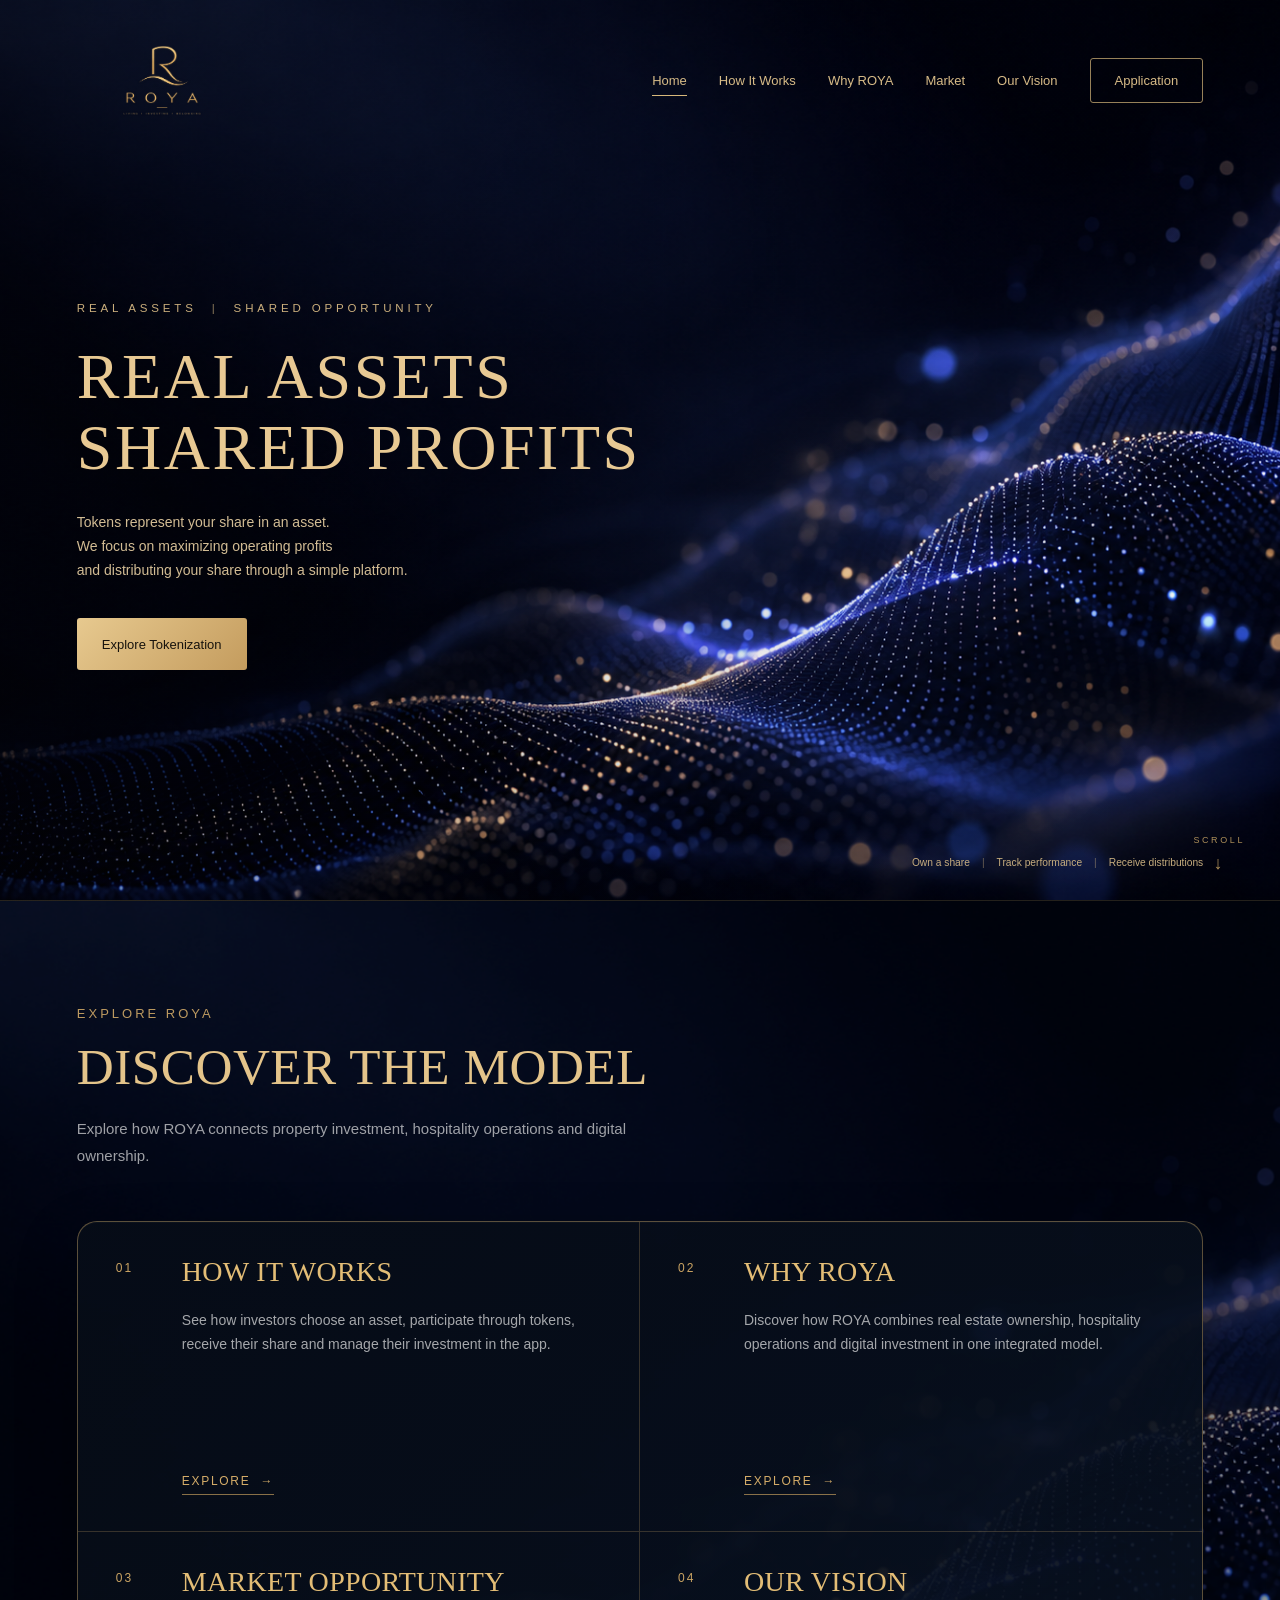
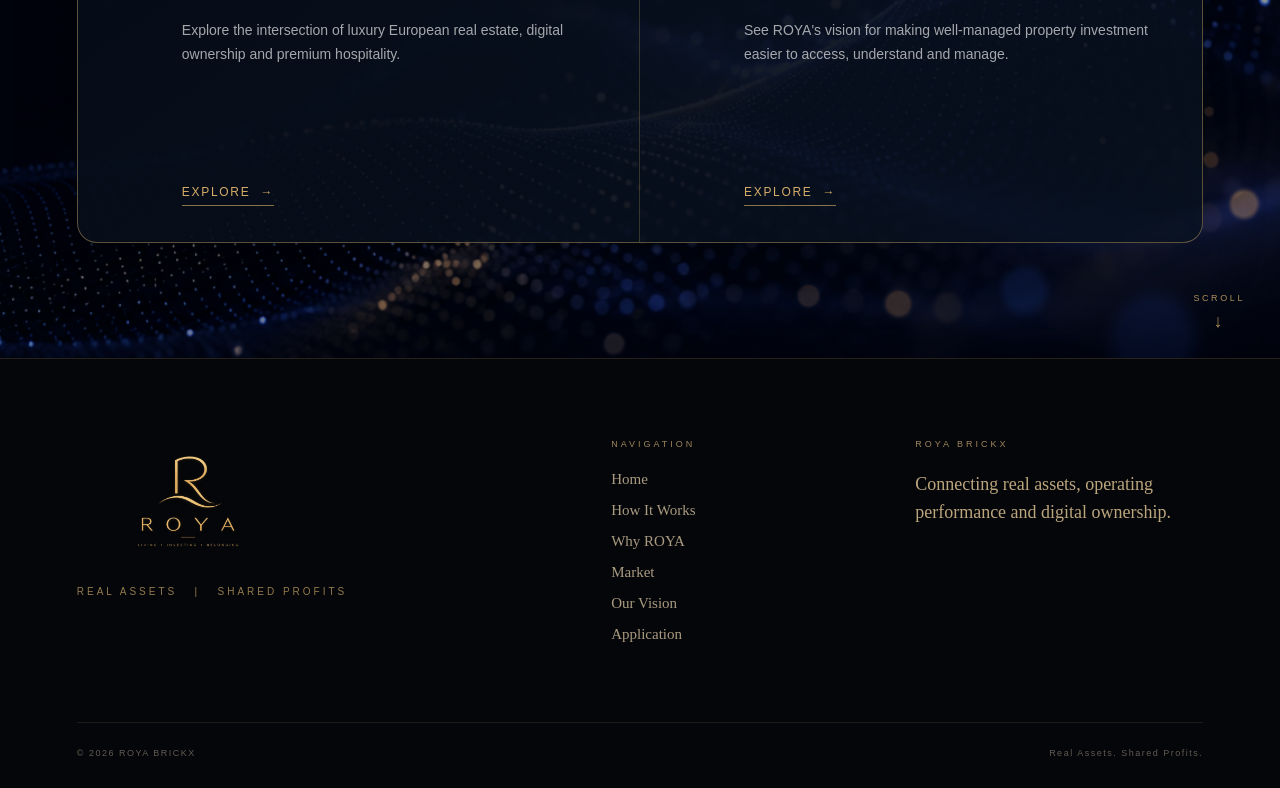
==== index.html @ f2d14a0b "Initial ROYA BRICKX website" ====
<!DOCTYPE html>

<html lang="en">
<head>
<meta charset="utf-8"/>
<meta content="width=device-width, initial-scale=1.0" name="viewport"/>
<meta content="ROYA BRICKX - Real Assets. Shared Profits." name="description"/>
<title>ROYA BRICKX | Real Assets. Shared Profits.</title>
<link href="css/style.css" rel="stylesheet"/>


<style id="roya-scroll-style">
        html { scroll-behavior: smooth; }
        main > section { position: relative; }
        .scroll-indicator {
            position: absolute; right: 34px; bottom: 28px; z-index: 50;
            display: inline-flex; align-items: center; gap: 9px;
            color: #d2ad69; text-decoration: none;
            font-family: Arial, Helvetica, sans-serif; font-size: 9px; font-weight: 500;
            letter-spacing: 2.6px; opacity: .82; transition: opacity .25s ease;
        }
        .scroll-indicator:hover { opacity: 1; }
        .scroll-indicator .scroll-arrow {
            display: inline-block; font-size: 18px; line-height: 1;
            animation: royaScroll 1.5s ease-in-out infinite;
        }
        @keyframes royaScroll {
            0%,100% { transform: translateY(-2px); opacity: .5; }
            50% { transform: translateY(5px); opacity: 1; }
        }
        @media (max-width: 600px) {
            .scroll-indicator { right: 18px; bottom: 18px; font-size: 8px; letter-spacing: 2px; }
            .scroll-indicator .scroll-arrow { font-size: 16px; }
        }
    </style>
</head>
<body>
<header class="header">
<div class="container navbar">
<!-- Logo -->
<a aria-label="ROYA Home" class="logo" href="index.html">
<img alt="ROYA" class="header-logo" src="assets/logo/logo.png"/>
</a>
<!-- Navigation -->
<nav class="nav-menu" id="navMenu">
<a class="nav-link active" href="index.html">
                    Home
                </a>
<a class="nav-link" href="how-it-works.html">
                    How It Works
                </a>
<a class="nav-link" href="why-roya.html">
                    Why ROYA
                </a>
<a class="nav-link" href="market.html">
                    Market
                </a>
<a class="nav-link" href="vision.html">
                    Our Vision
                </a>
<a class="nav-link application-link" href="application.html">
                    Application
                </a>
</nav>
<!-- Mobile Menu Button -->
<button aria-controls="navMenu" aria-expanded="false" aria-label="Open navigation menu" class="menu-toggle" id="menuToggle" type="button">
<span></span>
<span></span>
<span></span>
</button>
</div>
</header>
<main>
<section class="hero" id="home">
<!-- Animated Hero Background -->
<video autoplay="" class="hero-background-video" loop="" muted="" playsinline="" poster="assets/images/Background.png">
<source src="assets/videos/ROYA-Background-Animated-More-Motion.mp4" type="video/mp4"/>
</video>
<div class="hero-overlay"></div>
<div class="container hero-content">
<p class="hero-eyebrow">
                    REAL ASSETS
                    <span>|</span>
                    SHARED OPPORTUNITY
                </p>
<h1 class="hero-title">
                    REAL ASSETS
                    <br/>
                    SHARED PROFITS
                </h1>
<p class="hero-description">
                    Tokens represent your share in an asset.
                    <br/>
                    We focus on maximizing operating profits
                    <br/>
                    and distributing your share through a simple platform.
                </p>
<a class="hero-button" href="how-it-works.html">
                    Explore Tokenization
                </a>
</div>
<div class="hero-features">
<span>Own a share</span>
<span class="separator">|</span>
<span>Track performance</span>
<span class="separator">|</span>
<span>Receive distributions</span>
</div>

<a aria-label="Scroll down" class="scroll-indicator" href="#explore"><span>SCROLL</span><span class="scroll-arrow">↓</span></a></section>
<!-- ==================================================
         EXPLORE ROYA
    ================================================== -->
<section class="explore-roya" id="explore">
<!-- Animated Background -->
<video autoplay="" class="explore-background-video" loop="" muted="" playsinline="" poster="assets/images/Background.png">
<source src="assets/videos/ROYA-Background-Animated-More-Motion.mp4" type="video/mp4"/>
</video>
<div class="explore-background-overlay"></div>
<div class="container">
<div class="explore-roya-heading">
<p class="explore-roya-label">EXPLORE ROYA</p>
<h2>DISCOVER THE MODEL</h2>
<p>
                    Explore how ROYA connects property investment,
                    hospitality operations and digital ownership.
                </p>
</div>
<div class="explore-roya-grid">
<article class="explore-roya-item">
<span class="explore-roya-number">01</span>
<div class="explore-roya-copy">
<h3>HOW IT WORKS</h3>
<p>
                            See how investors choose an asset, participate through tokens,
                            receive their share and manage their investment in the app.
                        </p>
<a class="explore-roya-link" href="how-it-works.html">
                            EXPLORE <span>→</span>
</a>
</div>
</article>
<article class="explore-roya-item">
<span class="explore-roya-number">02</span>
<div class="explore-roya-copy">
<h3>WHY ROYA</h3>
<p>
                            Discover how ROYA combines real estate ownership,
                            hospitality operations and digital investment in one integrated model.
                        </p>
<a class="explore-roya-link" href="why-roya.html">
                            EXPLORE <span>→</span>
</a>
</div>
</article>
<article class="explore-roya-item">
<span class="explore-roya-number">03</span>
<div class="explore-roya-copy">
<h3>MARKET OPPORTUNITY</h3>
<p>
                            Explore the intersection of luxury European real estate,
                            digital ownership and premium hospitality.
                        </p>
<a class="explore-roya-link" href="market.html">
                            EXPLORE <span>→</span>
</a>
</div>
</article>
<article class="explore-roya-item">
<span class="explore-roya-number">04</span>
<div class="explore-roya-copy">
<h3>OUR VISION</h3>
<p>
                            See ROYA's vision for making well-managed property investment
                            easier to access, understand and manage.
                        </p>
<a class="explore-roya-link" href="vision.html">
                            EXPLORE <span>→</span>
</a>
</div>
</article>
</div>
</div>
<a aria-label="Scroll down" class="scroll-indicator" href="#page-footer"><span>SCROLL</span><span class="scroll-arrow">↓</span></a></section>
</main>
<footer class="footer" id="page-footer">
<div class="container footer-content">
<!-- Brand -->
<div class="footer-brand">
<a class="footer-logo-link" href="index.html">
<img alt="ROYA" class="footer-logo-img" src="assets/logo/logo.png"/>
</a>
<p class="footer-tagline">
        REAL ASSETS   |   SHARED PROFITS
    </p>
</div>
<!-- Navigation -->
<div class="footer-nav">
<p class="footer-heading">
                NAVIGATION
            </p>
<a href="index.html">
                Home
            </a>
<a href="how-it-works.html">
                How It Works
            </a>
<a href="why-roya.html">
                Why ROYA
            </a>
<a href="market.html">
                Market
            </a>
<a href="vision.html">
                Our Vision
            </a>
<a href="application.html">
                Application
            </a>
</div>
<!-- Statement -->
<div class="footer-statement">
<p class="footer-heading">
                ROYA BRICKX
            </p>
<p class="footer-description">
                Connecting real assets,
                operating performance
                and digital ownership.
            </p>
</div>
</div>
<!-- Bottom -->
<div class="container footer-bottom">
<p>
            © 2026 ROYA BRICKX
        </p>
<p>
            Real Assets. Shared Profits.
        </p>
</div>
</footer>
<script src="js/script.js"></script>
</body>
</html>
---- css/style.css ----
/* ==================================================
   ROYA BRICKX
   MAIN RESPONSIVE STYLES
================================================== */


/* =========================
   RESET
========================= */

* {
    margin: 0;
    padding: 0;
    box-sizing: border-box;
}

html {
    scroll-behavior: smooth;
}

body {
    min-width: 320px;
    background: #07080c;
    color: #e7c98f;

    font-family:
        Arial,
        Helvetica,
        sans-serif;

    overflow-x: hidden;
}

a {
    color: inherit;
    text-decoration: none;
}

button {
    font: inherit;
}


/* =========================
   CONTAINER
========================= */

.container {
    width: min(1180px, 88%);
    margin: 0 auto;
}


/* =========================
   HEADER
========================= */

.header {
    position: absolute;

    top: 0;
    left: 0;

    width: 100%;

    padding: 28px 0;

    z-index: 100;
}

.navbar {
    display: flex;
    align-items: center;
    justify-content: space-between;
}


/* =========================
   LOGO
========================= */

.logo {
    display: flex;
    align-items: center;

    gap: 14px;

    color: #e4c48a;

    z-index: 110;
}

.logo-symbol {
    font-family:
        Georgia,
        "Times New Roman",
        serif;

    font-size: clamp(38px, 3.2vw, 48px);

    font-weight: 300;

    line-height: 1;
}

.logo-text {
    font-size: clamp(13px, 1.2vw, 17px);

    letter-spacing: clamp(4px, 0.5vw, 7px);

    white-space: nowrap;
}


/* =========================
   NAVIGATION
========================= */

.nav-menu {
    display: flex;
    align-items: center;

    gap: clamp(22px, 2.5vw, 38px);
}

.nav-link {
    position: relative;

    font-size: 13px;

    color: #d7bb87;

    transition: color 0.3s ease;
}

.nav-link:hover {
    color: #f1d6a2;
}

.nav-link.active::after {
    content: "";

    position: absolute;

    left: 0;
    bottom: -8px;

    width: 100%;
    height: 1px;

    background: #d7b87b;
}

.application-link {
    padding: 14px 24px;

    border:
        1px solid
        rgba(215, 184, 123, 0.7);

    border-radius: 3px;
}


/* =========================
   HAMBURGER
========================= */

.menu-toggle {
    display: none;

    width: 42px;
    height: 42px;

    padding: 8px;

    background: transparent;

    border: none;

    cursor: pointer;

    z-index: 110;
}

.menu-toggle span {
    display: block;

    width: 25px;
    height: 1px;

    margin: 6px auto;

    background: #e4c48a;

    transition:
        transform 0.3s ease,
        opacity 0.3s ease;
}


/* =========================
   HERO
========================= */

.hero {
    position: relative;

    min-height: 100vh;
    min-height: 100svh;

    display: flex;
    align-items: center;

    overflow: hidden;

    background-image:
        url("../assets/images/Background.png");

    background-size: cover;

    background-position: center center;

    background-repeat: no-repeat;
}


/* =========================
   HERO OVERLAY
========================= */

.hero-overlay {
    position: absolute;

    inset: 0;

    z-index: 1;

    pointer-events: none;

    background:
        linear-gradient(
            90deg,
            rgba(4, 5, 9, 0.32) 0%,
            rgba(4, 5, 9, 0.16) 37%,
            rgba(4, 5, 9, 0.04) 70%,
            rgba(4, 5, 9, 0.02) 100%
        );
}


/* =========================
   HERO CONTENT
========================= */

.hero-content {
    position: relative;

    z-index: 5;

    padding-top: clamp(70px, 8vh, 110px);
}

.hero-eyebrow {
    margin-bottom: clamp(20px, 3vh, 30px);

    font-size: clamp(10px, 0.9vw, 13px);

    letter-spacing: clamp(2px, 0.3vw, 4px);

    color: #caae7c;
}

.hero-eyebrow span {
    margin: 0 8px;

    opacity: 0.7;
}


/* =========================
   HERO TITLE
========================= */

.hero-title {
    max-width: 850px;

    margin-bottom: clamp(22px, 3vh, 32px);

    font-family:
        Georgia,
        "Times New Roman",
        serif;

    font-size: clamp(46px, 5vw, 78px);

    font-weight: 400;

    line-height: 1.12;

    letter-spacing: clamp(1px, 0.2vw, 3px);

    color: #e8c993;
}


/* =========================
   HERO DESCRIPTION
========================= */

.hero-description {
    margin-bottom: clamp(26px, 4vh, 36px);

    font-size: clamp(14px, 1.05vw, 16px);

    line-height: 1.7;

    color: #d2bc94;
}


/* =========================
   HERO BUTTON
========================= */

.hero-button {
    display: inline-flex;

    align-items: center;
    justify-content: center;

    min-height: 52px;

    padding: 15px 25px;

    color: #17130d;

    background:
        linear-gradient(
            135deg,
            #e7c98f,
            #c49c5e
        );

    border-radius: 3px;

    font-size: 13px;

    transition:
        transform 0.3s ease,
        box-shadow 0.3s ease;
}

.hero-button:hover {
    transform: translateY(-2px);

    box-shadow:
        0 8px 30px
        rgba(211, 175, 111, 0.2);
}


/* =========================
   HERO FEATURES
========================= */

.hero-features {
    position: absolute;

    right: 6%;
    bottom: 32px;

    z-index: 5;

    display: flex;
    align-items: center;

    gap: 12px;

    font-size: clamp(9px, 0.8vw, 11px);

    color: #c7ad7e;
}

.separator {
    opacity: 0.5;
}


/* =========================
   PLACEHOLDER SECTIONS
========================= */

.section-placeholder {
    min-height: 70vh;

    padding: clamp(80px, 10vw, 120px) 0;

    background: #08090d;

    border-top:
        1px solid
        rgba(214, 182, 122, 0.15);
}

.section-placeholder h2 {
    font-family:
        Georgia,
        "Times New Roman",
        serif;

    font-size: clamp(34px, 4vw, 45px);

    font-weight: 400;

    color: #e3c58e;
}


/* ==================================================
   SMALL LAPTOP / TABLET
================================================== */

@media (max-width: 1199px) {

    .container {
        width: 90%;
    }

    .header {
        padding: 24px 0;
    }

    .nav-menu {
        gap: 22px;
    }

    .hero {
        background-position: 58% center;
    }

    .hero-title {
        font-size: clamp(48px, 6vw, 68px);
    }
}


/* ==================================================
   TABLET
================================================== */

@media (max-width: 900px) {

    .logo-text {
        letter-spacing: 3px;
    }

    .nav-menu {
        gap: 14px;
    }

    .nav-link {
        font-size: 11px;
    }

    .application-link {
        padding: 11px 14px;
    }

    .hero {
        background-position: 62% center;
    }

    .hero-title {
        font-size: clamp(45px, 7vw, 60px);
    }
}


/* ==================================================
   MOBILE
================================================== */

@media (max-width: 767px) {

    .container {
        width: 88%;
    }


    /* HEADER */

    .header {
        padding: 18px 0;
    }

    .logo-symbol {
        font-size: 36px;
    }

    .logo-text {
        font-size: 12px;
        letter-spacing: 3px;
    }


    /* HAMBURGER */

    .menu-toggle {
        display: block;
    }


    /* MOBILE NAVIGATION */

    .nav-menu {
        position: fixed;

        top: 0;
        right: -100%;

        width: min(320px, 82vw);

        height: 100vh;
        height: 100dvh;

        padding: 110px 36px 40px;

        display: flex;

        flex-direction: column;

        align-items: flex-start;

        justify-content: flex-start;

        gap: 30px;

        background:
            rgba(5, 7, 14, 0.97);

        backdrop-filter: blur(16px);

        border-left:
            1px solid
            rgba(215, 184, 123, 0.18);

        transition: right 0.35s ease;

        z-index: 105;
    }

    .nav-menu.open {
        right: 0;
    }

    .nav-link {
        width: 100%;

        font-size: 15px;

        letter-spacing: 1px;
    }

    .nav-link.active::after {
        display: none;
    }

    .application-link {
        width: auto;

        padding: 13px 20px;
    }


    /* HAMBURGER ANIMATION */

    .menu-toggle.active span:nth-child(1) {
        transform:
            translateY(7px)
            rotate(45deg);
    }

    .menu-toggle.active span:nth-child(2) {
        opacity: 0;
    }

    .menu-toggle.active span:nth-child(3) {
        transform:
            translateY(-7px)
            rotate(-45deg);
    }


    /* HERO */

    .hero {
        min-height: 100svh;

        background-position: 68% center;
    }

    .hero-overlay {
        background:
            linear-gradient(
                90deg,
                rgba(4, 5, 9, 0.76) 0%,
                rgba(4, 5, 9, 0.57) 48%,
                rgba(4, 5, 9, 0.18) 100%
            );
    }

    .hero-content {
        padding-top: 90px;
    }

    .hero-eyebrow {
        margin-bottom: 20px;

        font-size: 10px;

        letter-spacing: 2.5px;
    }

    .hero-title {
        max-width: 100%;

        margin-bottom: 24px;

        font-size: clamp(39px, 11vw, 55px);

        line-height: 1.08;

        letter-spacing: 1px;
    }

    .hero-description {
        max-width: 450px;

        margin-bottom: 28px;

        font-size: 14px;

        line-height: 1.65;
    }

    .hero-button {
        min-height: 48px;

        padding: 14px 20px;
    }

    .hero-features {
        display: none;
    }
}


/* ==================================================
   SMALL MOBILE
================================================== */

@media (max-width: 480px) {

    .container {
        width: 90%;
    }

    .logo-symbol {
        font-size: 32px;
    }

    .logo-text {
        font-size: 10px;

        letter-spacing: 2.5px;
    }

    .hero {
        background-position: 72% center;
    }

    .hero-content {
        padding-top: 80px;
    }

    .hero-eyebrow {
        font-size: 9px;

        letter-spacing: 2px;
    }

    .hero-eyebrow span {
        margin: 0 4px;
    }

    .hero-title {
        font-size:
            clamp(36px, 11.5vw, 46px);
    }

    .hero-description {
        font-size: 13px;

        line-height: 1.6;
    }

    .hero-description br {
        display: none;
    }

    .hero-button {
        min-height: 46px;

        padding: 13px 18px;

        font-size: 12px;
    }
}


/* ==================================================
   SHORT LAPTOP SCREENS
================================================== */

@media (min-width: 768px) and (max-height: 750px) {

    .header {
        padding: 18px 0;
    }

    .hero-content {
        padding-top: 70px;
    }

    .hero-eyebrow {
        margin-bottom: 18px;
    }

    .hero-title {
        margin-bottom: 20px;

        font-size:
            clamp(46px, 4.7vw, 64px);
    }

    .hero-description {
        margin-bottom: 22px;

        line-height: 1.55;
    }

    .hero-button {
        min-height: 46px;

        padding: 13px 21px;
    }

    .hero-features {
        bottom: 20px;
    }
}
/* ==================================================
   HOW IT WORKS
================================================== */

.how-it-works {
    position: relative;

    padding:
        clamp(90px, 10vw, 150px)
        0;

    background:
        radial-gradient(
            circle at 75% 40%,
            rgba(51, 61, 120, 0.12),
            transparent 35%
        ),
        #07080c;

    overflow: hidden;
}


/* =========================
   SECTION HEADING
========================= */

.section-heading {
    max-width: 720px;

    margin-bottom:
        clamp(55px, 7vw, 90px);
}


.section-label {
    margin-bottom: 20px;

    font-size: 11px;

    letter-spacing: 4px;

    color: #b99b67;
}


.section-title {
    margin-bottom: 24px;

    font-family:
        Georgia,
        "Times New Roman",
        serif;

    font-size:
        clamp(38px, 4.5vw, 62px);

    font-weight: 400;

    line-height: 1.12;

    letter-spacing: 2px;

    color: #e4c48a;
}


.section-intro {
    max-width: 620px;

    font-size:
        clamp(14px, 1vw, 16px);

    line-height: 1.7;

    color: #a89a82;
}


/* =========================
   PROCESS GRID
========================= */

.process-grid {
    display: grid;

    grid-template-columns:
        repeat(5, 1fr);

    gap: 16px;
}


/* =========================
   PROCESS CARD
========================= */

.process-card {
    position: relative;

    min-height: 310px;

    padding:
        28px 24px 30px;

    background:
        linear-gradient(
            145deg,
            rgba(22, 24, 33, 0.94),
            rgba(10, 11, 16, 0.96)
        );

    border:
        1px solid
        rgba(208, 174, 112, 0.22);

    transition:
        transform 0.3s ease,
        border-color 0.3s ease,
        background 0.3s ease;
}


.process-card:hover {
    transform:
        translateY(-7px);

    border-color:
        rgba(225, 193, 137, 0.65);

    background:
        linear-gradient(
            145deg,
            rgba(29, 31, 42, 0.97),
            rgba(11, 12, 18, 0.98)
        );
}


/* =========================
   CARD NUMBER
========================= */

.process-number {
    display: block;

    margin-bottom: 20px;

    font-size: 10px;

    letter-spacing: 2px;

    color: #887354;
}


/* =========================
   CARD ICON
========================= */

.process-icon {
    height: 48px;

    margin-bottom: 25px;

    font-family:
        Georgia,
        serif;

    font-size: 35px;

    line-height: 1;

    color: #d7b878;
}


/* =========================
   CARD TEXT
========================= */

.process-card h3 {
    margin-bottom: 17px;

    font-family:
        Georgia,
        "Times New Roman",
        serif;

    font-size: 19px;

    font-weight: 400;

    color: #dec28d;
}


.process-card p {
    font-size: 12px;

    line-height: 1.75;

    color: #948b7e;
}


/* =========================
   PROCESS FOOTER
========================= */

.process-footer {
    display: flex;

    align-items: center;

    justify-content: center;

    gap: 18px;

    margin-top:
        clamp(45px, 6vw, 70px);

    padding-top: 30px;

    border-top:
        1px solid
        rgba(207, 174, 113, 0.15);

    font-size: 9px;

    letter-spacing: 2px;

    color: #a88e63;

    text-align: center;
}


.process-divider {
    opacity: 0.45;
}


/* ==================================================
   HOW IT WORKS - TABLET
================================================== */

@media (max-width: 1000px) {

    .process-grid {
        grid-template-columns:
            repeat(2, 1fr);
    }


    .process-card {
        min-height: 270px;
    }


    .process-card:last-child {
        grid-column:
            span 2;
    }

}


/* ==================================================
   HOW IT WORKS - MOBILE
================================================== */

@media (max-width: 600px) {

    .how-it-works {
        padding:
            80px 0;
    }


    .section-heading {
        margin-bottom: 45px;
    }


    .section-title {
        font-size:
            clamp(34px, 10vw, 44px);
    }


    .section-intro {
        font-size: 13px;
    }


    .process-grid {
        grid-template-columns: 1fr;

        gap: 14px;
    }


    .process-card {
        min-height: auto;

        padding:
            25px 22px 28px;
    }


    .process-card:last-child {
        grid-column: auto;
    }


    .process-number {
        margin-bottom: 25px;
    }


    .process-icon {
        margin-bottom: 18px;
    }


    .process-footer {
        flex-direction: column;

        gap: 10px;

        line-height: 1.6;
    }


    .process-divider {
        display: none;
    }

}
/* ==================================================
   HOW IT WORKS - MOBILE POLISH
================================================== */

@media (max-width: 600px) {

    .how-it-works {
        padding: 70px 0 80px;
    }

    .section-heading {
        margin-bottom: 38px;
    }

    .section-label {
        margin-bottom: 16px;

        font-size: 9px;

        letter-spacing: 3.5px;
    }

    .section-title {
        max-width: 360px;

        margin-bottom: 20px;

        font-size: clamp(31px, 8.5vw, 38px);

        line-height: 1.12;

        letter-spacing: 1px;
    }

    .section-intro {
        max-width: 350px;

        font-size: 12.5px;

        line-height: 1.7;
    }

    .process-grid {
        gap: 12px;
    }

    .process-card {
        padding: 24px 24px 27px;
    }

    .process-number {
        margin-bottom: 22px;
    }

    .process-icon {
        height: 38px;

        margin-bottom: 17px;

        font-size: 30px;
    }

    .process-card h3 {
        margin-bottom: 13px;

        font-size: 18px;
    }

    .process-card p {
        font-size: 11.5px;

        line-height: 1.7;
    }
}
/* ==================================================
   OUR VISION
================================================== */

.vision {
    position: relative;

    padding:
        clamp(100px, 11vw, 170px)
        0;

    background:
        linear-gradient(
            135deg,
            #090a10 0%,
            #07080c 55%,
            #090b13 100%
        );

    border-top:
        1px solid
        rgba(210, 176, 112, 0.12);

    overflow: hidden;
}


/* =========================
   BACKGROUND GLOW
========================= */

.vision-glow {
    position: absolute;

    width: 650px;
    height: 650px;

    right: -200px;
    top: 50%;

    transform:
        translateY(-50%);

    background:
        radial-gradient(
            circle,
            rgba(46, 59, 126, 0.16) 0%,
            rgba(30, 38, 83, 0.08) 35%,
            transparent 70%
        );

    pointer-events: none;
}


/* =========================
   VISION LAYOUT
========================= */

.vision-container {
    position: relative;

    z-index: 2;

    display: grid;

    grid-template-columns:
        minmax(0, 0.9fr)
        minmax(0, 1.1fr);

    gap:
        clamp(70px, 9vw, 150px);

    align-items: start;
}


/* =========================
   VISION TITLE
========================= */

.vision-title {
    font-family:
        Georgia,
        "Times New Roman",
        serif;

    font-size:
        clamp(45px, 5vw, 72px);

    font-weight: 400;

    line-height: 1.08;

    letter-spacing: 1px;

    color: #e5c68d;
}


/* =========================
   VISION CONTENT
========================= */

.vision-content {
    padding-top: 32px;
}


.vision-lead {
    max-width: 560px;

    margin-bottom: 25px;

    font-family:
        Georgia,
        "Times New Roman",
        serif;

    font-size:
        clamp(23px, 2vw, 30px);

    line-height: 1.4;

    color: #d9bc87;
}


.vision-text {
    max-width: 580px;

    margin-bottom: 55px;

    font-size:
        clamp(13px, 1vw, 15px);

    line-height: 1.8;

    color: #9e9485;
}


/* =========================
   VISION PRINCIPLES
========================= */

.vision-principles {
    border-top:
        1px solid
        rgba(215, 184, 123, 0.18);
}


.vision-item {
    display: grid;

    grid-template-columns:
        55px 1fr;

    gap: 20px;

    padding:
        27px 0;

    border-bottom:
        1px solid
        rgba(215, 184, 123, 0.18);
}


.vision-number {
    padding-top: 4px;

    font-size: 9px;

    letter-spacing: 2px;

    color: #a48859;
}


.vision-item h3 {
    margin-bottom: 8px;

    font-family:
        Georgia,
        "Times New Roman",
        serif;

    font-size: 19px;

    font-weight: 400;

    color: #dfc18a;
}


.vision-item p {
    max-width: 430px;

    font-size: 12px;

    line-height: 1.7;

    color: #8f877b;
}


/* ==================================================
   OUR VISION - TABLET
================================================== */

@media (max-width: 900px) {

    .vision-container {
        grid-template-columns: 1fr;

        gap: 55px;
    }


    .vision-title {
        max-width: 650px;
    }


    .vision-content {
        max-width: 650px;

        padding-top: 0;
    }

}


/* ==================================================
   OUR VISION - MOBILE
================================================== */

@media (max-width: 600px) {

    .vision {
        padding:
            75px 0 85px;
    }


    .vision-glow {
        width: 420px;
        height: 420px;

        right: -240px;

        top: 40%;
    }


    .vision-container {
        gap: 42px;
    }


    .vision-title {
        font-size:
            clamp(35px, 9.5vw, 43px);

        line-height: 1.1;
    }


    .vision-lead {
        margin-bottom: 20px;

        font-size: 21px;

        line-height: 1.45;
    }


    .vision-text {
        margin-bottom: 40px;

        font-size: 12.5px;

        line-height: 1.75;
    }


    .vision-item {
        grid-template-columns:
            38px 1fr;

        gap: 12px;

        padding:
            23px 0;
    }


    .vision-item h3 {
        font-size: 17px;
    }


    .vision-item p {
        font-size: 11.5px;
    }

}
@media (max-width: 600px) {

    .vision-container {
        gap: 30px;
    }

}
/* ==================================================
   FOOTER
================================================== */

.footer {
    position: relative;

    padding: 80px 0 30px;

    background: #050609;

    border-top:
        1px solid
        rgba(215, 184, 123, 0.16);
}


/* =========================
   FOOTER LAYOUT
========================= */

.footer-content {
    display: grid;

    grid-template-columns:
        1.5fr 0.7fr 1fr;

    gap:
        clamp(50px, 8vw, 120px);

    padding-bottom: 65px;
}


/* =========================
   FOOTER BRAND
========================= */

.footer-logo {
    display: inline-flex;

    align-items: center;

    gap: 14px;

    margin-bottom: 22px;

    color: #e4c48a;
}


.footer-logo-symbol {
    font-family:
        Georgia,
        "Times New Roman",
        serif;

    font-size: 42px;

    line-height: 1;
}


.footer-logo-text {
    font-size: 13px;

    letter-spacing: 4px;
}


.footer-tagline {
    font-size: 9px;

    letter-spacing: 2.5px;

    color: #8f7b5a;
}


.footer-tagline span {
    margin: 0 6px;

    opacity: 0.5;
}


/* =========================
   FOOTER HEADINGS
========================= */

.footer-heading {
    margin-bottom: 22px;

    font-size: 9px;

    letter-spacing: 3px;

    color: #9f865d;
}


/* =========================
   FOOTER NAVIGATION
========================= */

.footer-nav {
    display: flex;

    flex-direction: column;

    align-items: flex-start;
}


.footer-nav a {
    margin-bottom: 14px;

    font-family:
        Georgia,
        "Times New Roman",
        serif;

    font-size: 15px;

    color: #a99a80;

    transition:
        color 0.3s ease,
        transform 0.3s ease;
}


.footer-nav a:hover {
    color: #e5c68d;

    transform: translateX(3px);
}


/* =========================
   FOOTER STATEMENT
========================= */

.footer-description {
    max-width: 280px;

    font-family:
        Georgia,
        "Times New Roman",
        serif;

    font-size: 18px;

    line-height: 1.55;

    color: #bba57d;
}


/* =========================
   FOOTER BOTTOM
========================= */

.footer-bottom {
    display: flex;

    align-items: center;

    justify-content: space-between;

    padding-top: 25px;

    border-top:
        1px solid
        rgba(215, 184, 123, 0.12);

    font-size: 9px;

    letter-spacing: 1.5px;

    color: #625b51;
}


/* ==================================================
   FOOTER - TABLET
================================================== */

@media (max-width: 900px) {

    .footer-content {
        grid-template-columns:
            1fr 1fr;

        gap: 50px;
    }


    .footer-brand {
        grid-column:
            1 / -1;
    }

}


/* ==================================================
   FOOTER - MOBILE
================================================== */

@media (max-width: 600px) {

    .footer {
        padding:
            60px 0 25px;
    }


    .footer-content {
        grid-template-columns: 1fr;

        gap: 42px;

        padding-bottom: 45px;
    }


    .footer-brand {
        grid-column: auto;
    }


    .footer-logo-symbol {
        font-size: 36px;
    }


    .footer-logo-text {
        font-size: 11px;

        letter-spacing: 3px;
    }


    .footer-description {
        max-width: 250px;

        font-size: 17px;
    }


    .footer-bottom {
        flex-direction: column;

        align-items: flex-start;

        gap: 10px;

        line-height: 1.6;
    }

}
/* ==================================================
   HOW IT WORKS - ORIGINAL ROYA DESIGN
================================================== */

.how-it-works {
    position: relative;
    padding: clamp(90px, 9vw, 140px) 0 40px;
    background:
        radial-gradient(
            circle at 12% 55%,
            rgba(48, 55, 105, 0.14),
            transparent 30%
        ),
        #07080c;
    border-top: 1px solid rgba(215, 184, 123, 0.12);
    overflow: hidden;
}


/* MAIN LAYOUT */

.how-layout {
    display: grid;
    grid-template-columns: 0.9fr 1.25fr;
    border: 1px solid rgba(215, 184, 123, 0.22);
}


/* ==================================================
   LEFT SIDE
================================================== */

.how-intro {
    display: flex;
    flex-direction: column;
    justify-content: center;
    padding: clamp(50px, 6vw, 90px);
    border-right: 1px solid rgba(215, 184, 123, 0.18);
}


.how-title {
    margin-bottom: 32px;

    font-family:
        Georgia,
        "Times New Roman",
        serif;

    font-size: clamp(34px, 3.3vw, 52px);
    font-weight: 400;
    line-height: 1.25;
    letter-spacing: 2px;

    color: #d7b879;
}


.how-title span {
    color: #e7c789;
}


.how-description {
    max-width: 380px;
    margin-bottom: 25px;

    font-size: 14px;
    line-height: 1.75;

    color: #aa9b83;
}


.how-description-secondary {
    margin-bottom: 0;
}


/* ==================================================
   RIGHT SIDE - CARDS
================================================== */

.how-steps {
    display: grid;
    grid-template-columns: 1fr 1fr;
    gap: 18px;

    padding: 32px;
}


.how-card {
    position: relative;

    min-height: 285px;

    padding: 32px 30px;

    background:
        linear-gradient(
            145deg,
            rgba(25, 26, 31, 0.98),
            rgba(15, 16, 20, 0.98)
        );

    border: 1px solid rgba(215, 184, 123, 0.08);

    box-shadow:
        0 15px 35px rgba(0, 0, 0, 0.16);

    transition:
        transform 0.3s ease,
        border-color 0.3s ease;
}


.how-card:hover {
    transform: translateY(-4px);

    border-color:
        rgba(215, 184, 123, 0.28);
}


.how-number {
    display: block;

    margin-bottom: 22px;

    font-size: 11px;
    letter-spacing: 2px;

    color: #b89a67;
}


.how-card h3 {
    margin-bottom: 22px;

    font-family:
        Georgia,
        "Times New Roman",
        serif;

    font-size: 21px;
    font-weight: 400;
    line-height: 1.35;

    color: #ddbd82;
}


.how-card p {
    max-width: 240px;

    font-size: 12px;
    line-height: 1.75;

    color: #9c9180;
}


.how-card-line {
    position: absolute;

    left: 30px;
    bottom: 25px;

    width: 65%;

    height: 1px;

    background:
        linear-gradient(
            90deg,
            #b9965e,
            rgba(185, 150, 94, 0.15)
        );
}


/* ==================================================
   DISCLAIMER
================================================== */

.how-disclaimer {
    padding-top: 28px;

    text-align: center;
}


.how-disclaimer p {
    font-size: 9px;
    letter-spacing: 0.4px;

    color: #766c5d;
}


.how-disclaimer span {
    margin: 0 10px;

    color: #a4895c;
}


/* ==================================================
   TABLET
================================================== */

@media (max-width: 950px) {

    .how-layout {
        grid-template-columns: 1fr;
    }


    .how-intro {
        border-right: none;

        border-bottom:
            1px solid
            rgba(215, 184, 123, 0.18);
    }


    .how-description {
        max-width: 600px;
    }

}


/* ==================================================
   MOBILE
================================================== */

@media (max-width: 600px) {

    .how-it-works {
        padding: 70px 0 35px;
    }


    .how-layout {
        border-color:
            rgba(215, 184, 123, 0.18);
    }


    .how-intro {
        padding: 40px 26px;
    }


    .how-title {
        margin-bottom: 26px;

        font-size:
            clamp(30px, 8.5vw, 38px);

        line-height: 1.2;

        letter-spacing: 1px;
    }


    .how-description {
        font-size: 12.5px;

        line-height: 1.7;
    }


    .how-steps {
        grid-template-columns: 1fr;

        gap: 14px;

        padding: 18px;
    }


    .how-card {
        min-height: 250px;

        padding: 27px 25px;
    }


    .how-card h3 {
        font-size: 19px;
    }


    .how-card p {
        font-size: 11.5px;

        max-width: 280px;
    }


    .how-card-line {
        left: 25px;

        bottom: 22px;
    }


    .how-disclaimer {
        padding-top: 22px;
    }


    .how-disclaimer p {
        padding: 0 18px;

        font-size: 8px;

        line-height: 1.7;
    }

}
/* ==================================================
   FROM PROPERTY TO YOUR PORTFOLIO
================================================== */

.portfolio-flow {
    position: relative;
    overflow: hidden;

    padding: clamp(80px, 8vw, 120px) 0 30px;

    background:
        radial-gradient(
            circle at 50% 100%,
            rgba(48, 60, 125, 0.24),
            transparent 35%
        ),
        #07080c;

    border-top: 1px solid rgba(215, 184, 123, 0.12);
}


/* Decorative glow */

.portfolio-glow {
    position: absolute;

    left: -10%;
    right: -10%;
    bottom: -160px;

    height: 300px;

    background:
        radial-gradient(
            ellipse at center,
            rgba(69, 82, 175, 0.18),
            transparent 65%
        );

    pointer-events: none;
}


/* ==================================================
   HEADING
================================================== */

.portfolio-heading {
    position: relative;
    z-index: 2;

    margin-bottom: 35px;
}


.portfolio-heading h2 {
    margin-bottom: 10px;

    font-family:
        Georgia,
        "Times New Roman",
        serif;

    font-size: clamp(32px, 4vw, 55px);
    font-weight: 400;
    line-height: 1.15;
    letter-spacing: 1.5px;

    color: #d8ba80;
}


.portfolio-heading p {
    font-size: 15px;
    line-height: 1.6;

    color: #a99a83;
}


/* ==================================================
   THREE COLUMNS
================================================== */

.portfolio-grid {
    position: relative;
    z-index: 2;

    display: grid;
    grid-template-columns: repeat(3, 1fr);
}


.portfolio-step {
    display: flex;
    flex-direction: column;

    min-width: 0;
    padding: 0 34px;

    border-right:
        1px solid rgba(215, 184, 123, 0.28);
}


.portfolio-step:first-child {
    padding-left: 0;
}


.portfolio-step:last-child {
    padding-right: 0;
    border-right: none;
}


/* Step heading */

.portfolio-step-heading {
    display: flex;
    align-items: baseline;

    gap: 15px;

    margin-bottom: 14px;
}


.portfolio-step-heading span {
    flex-shrink: 0;

    font-family:
        Georgia,
        "Times New Roman",
        serif;

    font-size: 20px;

    color: #d3b273;
}


.portfolio-step-heading h3 {
    font-family:
        Georgia,
        "Times New Roman",
        serif;

    font-size: 21px;
    font-weight: 400;
    line-height: 1.3;

    color: #d7b879;
}


.portfolio-step > p {
    min-height: 78px;

    margin-bottom: 20px;

    font-size: 11.5px;
    line-height: 1.65;

    color: #a09687;
}


/* ==================================================
   PHONE IMAGES
================================================== */

.portfolio-phone {
    display: flex;
    justify-content: center;
    align-items: flex-end;

    flex: 1;

    min-height: 420px;
}


.portfolio-phone img {
    display: block;

    width: auto;
    max-width: 100%;
    height: 420px;

    object-fit: contain;

    filter:
        drop-shadow(
            0 20px 25px rgba(0, 0, 0, 0.35)
        );
}


/* ==================================================
   BOTTOM NOTE
================================================== */

.portfolio-note {
    position: relative;
    z-index: 2;

    margin-top: 18px;

    font-size: 8px;
    letter-spacing: 0.3px;

    color: #766b5c;
}


/* ==================================================
   TABLET
================================================== */

@media (max-width: 950px) {

    .portfolio-grid {
        gap: 40px;

        grid-template-columns: 1fr;
    }


    .portfolio-step,
    .portfolio-step:first-child,
    .portfolio-step:last-child {
        padding: 0 0 40px;

        border-right: none;

        border-bottom:
            1px solid
            rgba(215, 184, 123, 0.18);
    }


    .portfolio-step:last-child {
        border-bottom: none;
    }


    .portfolio-step > p {
        min-height: auto;

        max-width: 550px;
    }


    .portfolio-phone {
        min-height: auto;

        justify-content: flex-start;
    }


    .portfolio-phone img {
        height: 500px;
    }

}


/* ==================================================
   MOBILE
================================================== */

@media (max-width: 600px) {

    .portfolio-flow {
        padding: 70px 0 25px;
    }


    .portfolio-heading {
        margin-bottom: 45px;
    }


    .portfolio-heading h2 {
        max-width: 360px;

        font-size:
            clamp(31px, 8.5vw, 38px);

        line-height: 1.15;
    }


    .portfolio-heading p {
        max-width: 330px;

        font-size: 12px;
    }


    .portfolio-grid {
        gap: 45px;
    }


    .portfolio-step-heading {
        gap: 12px;
    }


    .portfolio-step-heading span {
        font-size: 17px;
    }


    .portfolio-step-heading h3 {
        font-size: 19px;
    }


    .portfolio-step > p {
        max-width: 340px;

        margin-bottom: 22px;

        font-size: 11.5px;
    }


    .portfolio-phone {
        justify-content: center;
    }


    .portfolio-phone img {
        width: auto;
        max-width: 85%;
        height: auto;
        max-height: 520px;
    }


    .portfolio-note {
        margin-top: 5px;

        font-size: 7.5px;
    }

}
/* ==================================================
   HAVE A VOICE AND PLAN YOUR EXIT
================================================== */

.voice-exit {
    position: relative;
    overflow: hidden;

    padding: clamp(80px, 8vw, 120px) 0 30px;

    background:
        radial-gradient(
            circle at 25% 100%,
            rgba(55, 65, 145, 0.22),
            transparent 32%
        ),
        #07080c;

    border-top: 1px solid rgba(215, 184, 123, 0.12);
}


/* Decorative glow */

.voice-exit-glow {
    position: absolute;

    left: -10%;
    bottom: -160px;

    width: 70%;
    height: 320px;

    background:
        radial-gradient(
            ellipse at center,
            rgba(67, 79, 170, 0.2),
            transparent 65%
        );

    pointer-events: none;
}


/* ==================================================
   HEADING
================================================== */

.voice-exit-heading {
    position: relative;
    z-index: 2;

    margin-bottom: 50px;
}


.voice-exit-label {
    margin-bottom: 14px;

    font-size: 9px;
    letter-spacing: 3px;

    color: #a58a5e;
}


.voice-exit-label span {
    margin: 0 8px;

    color: #665a48;
}


.voice-exit-heading h2 {
    margin-bottom: 10px;

    font-family:
        Georgia,
        "Times New Roman",
        serif;

    font-size: clamp(34px, 4.3vw, 58px);
    font-weight: 400;
    line-height: 1.1;
    letter-spacing: 1.5px;

    color: #d8ba80;
}


.voice-exit-subtitle {
    font-size: 16px;
    line-height: 1.6;

    color: #a99a83;
}


/* ==================================================
   TWO MAIN BLOCKS
================================================== */

.voice-exit-grid {
    position: relative;
    z-index: 2;

    display: grid;
    grid-template-columns: 1fr 1fr;

    gap: 0;
}


.exit-block {
    display: grid;
    grid-template-columns: 0.85fr 1fr;

    align-items: end;

    min-width: 0;
    padding: 0 45px;

    border-right:
        1px solid rgba(215, 184, 123, 0.28);
}


.exit-block:first-child {
    padding-left: 0;
}


.exit-block:last-child {
    padding-right: 0;

    border-right: none;
}


/* ==================================================
   TEXT
================================================== */

.exit-copy {
    align-self: start;

    padding-top: 25px;
}


.exit-title {
    display: flex;
    align-items: baseline;

    gap: 14px;

    margin-bottom: 30px;
}


.exit-title span {
    flex-shrink: 0;

    font-family:
        Georgia,
        "Times New Roman",
        serif;

    font-size: 20px;

    color: #d3b273;
}


.exit-title h3 {
    font-family:
        Georgia,
        "Times New Roman",
        serif;

    font-size: 21px;
    font-weight: 400;
    line-height: 1.3;

    color: #d8ba80;
}


.exit-copy h4 {
    margin-top: 35px;
    margin-bottom: 14px;

    font-family:
        Georgia,
        "Times New Roman",
        serif;

    font-size: 16px;
    font-weight: 400;
    letter-spacing: 0.5px;

    color: #cbaa72;
}


.exit-copy > p {
    max-width: 260px;

    margin-bottom: 15px;

    font-size: 11.5px;
    line-height: 1.75;

    color: #9f9586;
}


.exit-small-line {
    display: block;

    width: 50px;
    height: 1px;

    margin: 25px 0;

    background: #a98854;
}


.exit-copy .exit-note {
    max-width: 180px;

    color: #857b6d;
}


/* ==================================================
   PHONES
================================================== */

.exit-phone {
    display: flex;
    justify-content: center;
    align-items: flex-end;

    min-width: 0;
}


.exit-phone img {
    display: block;

    width: auto;
    max-width: 100%;
    height: 510px;

    object-fit: contain;

    filter:
        drop-shadow(
            0 20px 25px rgba(0, 0, 0, 0.4)
        );
}


/* ==================================================
   DISCLAIMER
================================================== */

.voice-exit-disclaimer {
    position: relative;
    z-index: 2;

    margin-top: 18px;

    font-size: 8px;
    line-height: 1.6;
    letter-spacing: 0.3px;

    color: #766b5c;
}


.voice-exit-disclaimer span {
    margin: 0 8px;

    color: #a68a5c;
}


/* ==================================================
   TABLET
================================================== */

@media (max-width: 1050px) {

    .voice-exit-grid {
        grid-template-columns: 1fr;
    }


    .exit-block,
    .exit-block:first-child,
    .exit-block:last-child {
        padding: 45px 0;

        border-right: none;

        border-bottom:
            1px solid rgba(215, 184, 123, 0.18);
    }


    .exit-block:last-child {
        border-bottom: none;
    }


    .exit-phone img {
        height: 520px;
    }

}


/* ==================================================
   MOBILE
================================================== */

@media (max-width: 600px) {

    .voice-exit {
        padding: 70px 0 25px;
    }


    .voice-exit-heading {
        margin-bottom: 35px;
    }


    .voice-exit-label {
        font-size: 8px;
    }


    .voice-exit-heading h2 {
        max-width: 370px;

        font-size:
            clamp(31px, 8.5vw, 38px);

        line-height: 1.15;
    }


    .voice-exit-subtitle {
        max-width: 340px;

        font-size: 12px;
    }


    .exit-block,
    .exit-block:first-child,
    .exit-block:last-child {
        grid-template-columns: 1fr;

        gap: 25px;

        padding: 20px 0 45px;
    }


    .exit-copy {
        padding-top: 0;
    }


    .exit-title {
        margin-bottom: 24px;
    }


    .exit-title span {
        font-size: 17px;
    }


    .exit-title h3 {
        font-size: 19px;
    }


    .exit-copy h4 {
        margin-top: 27px;

        font-size: 15px;
    }


    .exit-copy > p {
        max-width: 340px;

        font-size: 11.5px;
    }


    .exit-phone img {
        width: auto;
        max-width: 82%;
        height: auto;
        max-height: 550px;
    }


    .voice-exit-disclaimer {
        margin-top: 5px;

        font-size: 7.5px;
    }

}
/* ==================================================
   OUR VISION - ORIGINAL ROYA DESIGN
================================================== */

.vision-original {
    position: relative;
    overflow: hidden;

    padding: clamp(90px, 9vw, 140px) 0 35px;

    background:
        radial-gradient(
            circle at 10% 55%,
            rgba(48, 58, 120, 0.15),
            transparent 28%
        ),
        #07080c;

    border-top:
        1px solid rgba(215, 184, 123, 0.12);
}


/* BACKGROUND GLOW */

.vision-original-glow {
    position: absolute;

    left: -170px;
    top: 35%;

    width: 500px;
    height: 500px;

    background:
        radial-gradient(
            circle,
            rgba(62, 72, 150, 0.13),
            transparent 65%
        );

    pointer-events: none;
}


/* ==================================================
   MAIN LAYOUT
================================================== */

.vision-original-layout {
    position: relative;
    z-index: 2;

    display: grid;
    grid-template-columns: 0.9fr 1.25fr;

    border:
        1px solid rgba(215, 184, 123, 0.22);
}


/* ==================================================
   LEFT SIDE
================================================== */

.vision-original-intro {
    display: flex;
    flex-direction: column;
    justify-content: center;

    padding: clamp(50px, 6vw, 85px);

    border-right:
        1px solid rgba(215, 184, 123, 0.18);
}


.vision-original-label {
    margin-bottom: 35px;

    font-size: 9px;
    font-weight: 600;
    letter-spacing: 3px;

    color: #b29462;
}


.vision-original-title {
    margin-bottom: 35px;

    font-family:
        Georgia,
        "Times New Roman",
        serif;

    font-size: clamp(34px, 3.3vw, 50px);
    font-weight: 400;
    line-height: 1.25;
    letter-spacing: 2px;

    color: #d9ba7d;
}


.vision-original-text {
    max-width: 390px;

    margin-bottom: 25px;

    font-size: 14px;
    line-height: 1.75;

    color: #a99b87;
}


.vision-original-text:last-child {
    margin-bottom: 0;
}


/* ==================================================
   RIGHT CARDS
================================================== */

.vision-original-cards {
    display: grid;
    grid-template-columns: 1fr 1fr;

    gap: 18px;

    padding: 32px;
}


.vision-original-card {
    position: relative;

    min-height: 285px;

    padding: 32px 30px;

    background:
        linear-gradient(
            145deg,
            rgba(25, 26, 31, 0.98),
            rgba(15, 16, 20, 0.98)
        );

    border:
        1px solid rgba(215, 184, 123, 0.08);

    box-shadow:
        0 15px 35px rgba(0, 0, 0, 0.16);

    transition:
        transform 0.3s ease,
        border-color 0.3s ease;
}


.vision-original-card:hover {
    transform: translateY(-4px);

    border-color:
        rgba(215, 184, 123, 0.28);
}


.vision-original-number {
    display: block;

    margin-bottom: 23px;

    font-size: 11px;
    letter-spacing: 2px;

    color: #b89a67;
}


.vision-original-card h3 {
    margin-bottom: 22px;

    font-family:
        Georgia,
        "Times New Roman",
        serif;

    font-size: 20px;
    font-weight: 400;
    line-height: 1.35;

    color: #ddbd82;
}


.vision-original-card p {
    max-width: 250px;

    font-size: 12px;
    line-height: 1.75;

    color: #9c9180;
}


.vision-original-line {
    position: absolute;

    left: 30px;
    bottom: 25px;

    width: 65%;
    height: 1px;

    background:
        linear-gradient(
            90deg,
            #b9965e,
            rgba(185, 150, 94, 0.15)
        );
}


/* ==================================================
   BOTTOM TEXT
================================================== */

.vision-original-footer {
    position: relative;
    z-index: 2;

    display: flex;
    justify-content: center;
    align-items: center;

    gap: 13px;

    padding-top: 28px;

    font-size: 9px;
    letter-spacing: 0.4px;

    color: #8c806e;
}


.vision-footer-divider {
    color: #a88c5d;
}


/* ==================================================
   TABLET
================================================== */

@media (max-width: 950px) {

    .vision-original-layout {
        grid-template-columns: 1fr;
    }


    .vision-original-intro {
        border-right: none;

        border-bottom:
            1px solid rgba(215, 184, 123, 0.18);
    }


    .vision-original-text {
        max-width: 600px;
    }

}


/* ==================================================
   MOBILE
================================================== */

@media (max-width: 600px) {

    .vision-original {
        padding: 70px 0 30px;
    }


    .vision-original-intro {
        padding: 40px 26px;
    }


    .vision-original-label {
        margin-bottom: 25px;

        font-size: 8px;
    }


    .vision-original-title {
        margin-bottom: 28px;

        font-size:
            clamp(30px, 8.5vw, 38px);

        line-height: 1.2;

        letter-spacing: 1px;
    }


    .vision-original-text {
        font-size: 12.5px;

        line-height: 1.7;
    }


    .vision-original-cards {
        grid-template-columns: 1fr;

        gap: 14px;

        padding: 18px;
    }


    .vision-original-card {
        min-height: 250px;

        padding: 27px 25px;
    }


    .vision-original-card h3 {
        font-size: 19px;
    }


    .vision-original-card p {
        max-width: 300px;

        font-size: 11.5px;
    }


    .vision-original-line {
        left: 25px;
        bottom: 22px;
    }


    .vision-original-footer {
        flex-wrap: wrap;

        gap: 8px;

        padding: 22px 15px 0;

        font-size: 8px;
    }

}
/* ==================================================
   WHY ROYA
================================================== */

.why-roya {
    position: relative;
    overflow: hidden;

    padding: clamp(90px, 9vw, 135px) 0 45px;

    background:
        radial-gradient(
            circle at 50% 100%,
            rgba(54, 65, 145, 0.18),
            transparent 34%
        ),
        #07080c;

    border-top:
        1px solid rgba(215, 184, 123, 0.12);
}


/* BACKGROUND GLOW */

.why-roya-glow {
    position: absolute;

    left: 50%;
    bottom: -200px;

    width: 900px;
    height: 400px;

    transform: translateX(-50%);

    background:
        radial-gradient(
            ellipse at center,
            rgba(66, 77, 170, 0.16),
            transparent 65%
        );

    pointer-events: none;
}


/* ==================================================
   HEADING
================================================== */

.why-roya-heading {
    position: relative;
    z-index: 2;

    max-width: 720px;

    margin-bottom: 65px;
}


.why-roya-label {
    margin-bottom: 22px;

    font-size: 9px;
    font-weight: 600;
    letter-spacing: 4px;

    color: #b39461;
}


.why-roya-heading h2 {
    margin-bottom: 28px;

    font-family:
        Georgia,
        "Times New Roman",
        serif;

    font-size: clamp(42px, 5vw, 70px);
    font-weight: 400;
    line-height: 1.03;
    letter-spacing: 2px;

    color: #d9ba7d;
}


.why-roya-intro {
    max-width: 480px;

    font-size: 14px;
    line-height: 1.75;

    color: #a99b87;
}


/* ==================================================
   CARDS
================================================== */

.why-roya-grid {
    position: relative;
    z-index: 2;

    display: grid;
    grid-template-columns: repeat(3, 1fr);

    border-top:
        1px solid rgba(215, 184, 123, 0.22);

    border-bottom:
        1px solid rgba(215, 184, 123, 0.22);
}


.why-roya-card {
    position: relative;

    min-height: 350px;

    padding: 42px 38px;

    border-right:
        1px solid rgba(215, 184, 123, 0.22);
}


.why-roya-card:last-child {
    border-right: none;
}


.why-roya-number {
    display: block;

    margin-bottom: 38px;

    font-size: 10px;
    letter-spacing: 2px;

    color: #b89a67;
}


.why-roya-card h3 {
    margin-bottom: 28px;

    font-family:
        Georgia,
        "Times New Roman",
        serif;

    font-size: clamp(22px, 2vw, 29px);
    font-weight: 400;
    line-height: 1.25;

    color: #d8b979;
}


.why-roya-card p {
    max-width: 290px;

    font-size: 12px;
    line-height: 1.8;

    color: #9e9383;
}


.why-roya-line {
    position: absolute;

    left: 38px;
    bottom: 38px;

    width: 70px;
    height: 1px;

    background: #aa8a56;
}


/* ==================================================
   BOTTOM STATEMENT
================================================== */

.why-roya-statement {
    position: relative;
    z-index: 2;

    display: flex;
    justify-content: center;
    align-items: center;

    gap: 20px;

    padding-top: 35px;

    font-family:
        Georgia,
        "Times New Roman",
        serif;

    font-size: 12px;
    letter-spacing: 2px;

    color: #a98c5e;
}


.why-roya-divider {
    color: #5f5547;
}


/* ==================================================
   TABLET
================================================== */

@media (max-width: 900px) {

    .why-roya-grid {
        grid-template-columns: 1fr;
    }


    .why-roya-card {
        min-height: 280px;

        border-right: none;

        border-bottom:
            1px solid rgba(215, 184, 123, 0.18);
    }


    .why-roya-card:last-child {
        border-bottom: none;
    }

}


/* ==================================================
   MOBILE
================================================== */

@media (max-width: 600px) {

    .why-roya {
        padding: 70px 0 35px;
    }


    .why-roya-heading {
        margin-bottom: 45px;
    }


    .why-roya-label {
        margin-bottom: 18px;

        font-size: 8px;
    }


    .why-roya-heading h2 {
        margin-bottom: 24px;

        font-size:
            clamp(34px, 10vw, 44px);

        line-height: 1.07;

        letter-spacing: 1px;
    }


    .why-roya-intro {
        max-width: 340px;

        font-size: 12.5px;
    }


    .why-roya-card {
        min-height: 260px;

        padding: 30px 26px;
    }


    .why-roya-number {
        margin-bottom: 25px;
    }


    .why-roya-card h3 {
        margin-bottom: 20px;

        font-size: 22px;
    }


    .why-roya-card p {
        max-width: 310px;

        font-size: 11.5px;
    }


    .why-roya-line {
        left: 26px;
        bottom: 27px;
    }


    .why-roya-statement {
        flex-wrap: wrap;

        gap: 9px;

        padding-top: 27px;

        font-size: 8px;
        letter-spacing: 1.3px;
    }

}
/* ==================================================
   REAL ESTATE TOKENIZATION
================================================== */

.tokenization {
    position: relative;
    overflow: hidden;

    padding: clamp(90px, 9vw, 135px) 0 40px;

    background:
        radial-gradient(
            circle at 85% 35%,
            rgba(55, 67, 150, 0.16),
            transparent 30%
        ),
        #07080c;

    border-top:
        1px solid rgba(215, 184, 123, 0.12);
}


/* BACKGROUND GLOW */

.tokenization-glow {
    position: absolute;

    right: -200px;
    top: 20%;

    width: 650px;
    height: 650px;

    background:
        radial-gradient(
            circle,
            rgba(64, 76, 165, 0.14),
            transparent 65%
        );

    pointer-events: none;
}


/* ==================================================
   HEADING
================================================== */

.tokenization-heading {
    position: relative;
    z-index: 2;

    max-width: 850px;

    margin-bottom: 65px;
}


.tokenization-label {
    margin-bottom: 22px;

    font-size: 9px;
    font-weight: 600;
    letter-spacing: 4px;

    color: #b39461;
}


.tokenization-heading h2 {
    margin-bottom: 28px;

    font-family:
        Georgia,
        "Times New Roman",
        serif;

    font-size: clamp(42px, 5vw, 70px);
    font-weight: 400;
    line-height: 1.05;
    letter-spacing: 2px;

    color: #d9ba7d;
}


.tokenization-intro {
    max-width: 520px;

    font-size: 14px;
    line-height: 1.75;

    color: #a99b87;
}


/* ==================================================
   THREE MAIN CARDS
================================================== */

.tokenization-grid {
    position: relative;
    z-index: 2;

    display: grid;
    grid-template-columns: repeat(3, 1fr);

    border-top:
        1px solid rgba(215, 184, 123, 0.22);

    border-bottom:
        1px solid rgba(215, 184, 123, 0.22);
}


.tokenization-card {
    min-height: 390px;

    padding: 38px;

    border-right:
        1px solid rgba(215, 184, 123, 0.22);
}


.tokenization-card:last-child {
    border-right: none;
}


.tokenization-number {
    display: block;

    margin-bottom: 35px;

    font-size: 10px;
    letter-spacing: 2px;

    color: #b89a67;
}


.tokenization-icon {
    display: flex;
    align-items: center;

    height: 50px;

    margin-bottom: 25px;

    font-family:
        Georgia,
        "Times New Roman",
        serif;

    font-size: 40px;

    color: #c9a969;
}


.tokenization-card h3 {
    margin-bottom: 25px;

    font-family:
        Georgia,
        "Times New Roman",
        serif;

    font-size: clamp(22px, 2vw, 28px);
    font-weight: 400;
    line-height: 1.25;

    color: #d8b979;
}


.tokenization-card p {
    max-width: 300px;

    font-size: 12px;
    line-height: 1.8;

    color: #9e9383;
}


/* ==================================================
   BOTTOM BENEFITS
================================================== */

.tokenization-benefits {
    position: relative;
    z-index: 2;

    display: grid;
    grid-template-columns: repeat(3, 1fr);

    margin-top: 55px;
}


.tokenization-benefit {
    display: flex;

    gap: 18px;

    padding: 0 35px;

    border-right:
        1px solid rgba(215, 184, 123, 0.18);
}


.tokenization-benefit:first-child {
    padding-left: 0;
}


.tokenization-benefit:last-child {
    padding-right: 0;

    border-right: none;
}


.tokenization-benefit > span {
    flex-shrink: 0;

    font-family:
        Georgia,
        "Times New Roman",
        serif;

    font-size: 15px;

    color: #a98b59;
}


.tokenization-benefit h4 {
    margin-bottom: 10px;

    font-family:
        Georgia,
        "Times New Roman",
        serif;

    font-size: 16px;
    font-weight: 400;
    letter-spacing: 0.5px;

    color: #d2b276;
}


.tokenization-benefit p {
    max-width: 220px;

    font-size: 11px;
    line-height: 1.65;

    color: #8f8577;
}


/* DISCLAIMER */

.tokenization-note {
    position: relative;
    z-index: 2;

    margin-top: 50px;

    padding-top: 20px;

    border-top:
        1px solid rgba(215, 184, 123, 0.1);

    font-size: 8px;
    line-height: 1.6;
    letter-spacing: 0.3px;

    color: #71685c;
}


/* ==================================================
   TABLET
================================================== */

@media (max-width: 900px) {

    .tokenization-grid {
        grid-template-columns: 1fr;
    }


    .tokenization-card {
        min-height: 300px;

        border-right: none;

        border-bottom:
            1px solid rgba(215, 184, 123, 0.18);
    }


    .tokenization-card:last-child {
        border-bottom: none;
    }


    .tokenization-benefits {
        grid-template-columns: 1fr;

        gap: 30px;
    }


    .tokenization-benefit,
    .tokenization-benefit:first-child,
    .tokenization-benefit:last-child {
        padding: 0 0 30px;

        border-right: none;

        border-bottom:
            1px solid rgba(215, 184, 123, 0.12);
    }


    .tokenization-benefit:last-child {
        border-bottom: none;
    }

}


/* ==================================================
   MOBILE
================================================== */

@media (max-width: 600px) {

    .tokenization {
        padding: 70px 0 30px;
    }


    .tokenization-heading {
        margin-bottom: 45px;
    }


    .tokenization-label {
        margin-bottom: 18px;

        font-size: 8px;
    }


    .tokenization-heading h2 {
        margin-bottom: 24px;

        font-size:
            clamp(34px, 10vw, 44px);

        line-height: 1.08;

        letter-spacing: 1px;
    }


    .tokenization-intro {
        max-width: 340px;

        font-size: 12.5px;
    }


    .tokenization-card {
        min-height: 300px;

        padding: 30px 26px;
    }


    .tokenization-number {
        margin-bottom: 24px;
    }


    .tokenization-icon {
        height: 40px;

        margin-bottom: 20px;

        font-size: 32px;
    }


    .tokenization-card h3 {
        margin-bottom: 18px;

        font-size: 22px;
    }


    .tokenization-card p {
        max-width: 310px;

        font-size: 11.5px;
    }


    .tokenization-benefits {
        margin-top: 40px;

        gap: 24px;
    }


    .tokenization-benefit {
        gap: 14px;
    }


    .tokenization-benefit h4 {
        font-size: 15px;
    }


    .tokenization-note {
        margin-top: 25px;

        font-size: 7.5px;
    }

}
/* ==================================================
   ROYA ECOSYSTEM
================================================== */

.ecosystem {
    position: relative;
    overflow: hidden;

    padding: clamp(90px, 9vw, 135px) 0 40px;

    background:
        radial-gradient(
            circle at 50% 45%,
            rgba(55, 67, 145, 0.12),
            transparent 32%
        ),
        #07080c;

    border-top:
        1px solid rgba(215, 184, 123, 0.12);
}


.ecosystem-glow {
    position: absolute;

    left: 50%;
    top: 30%;

    width: 800px;
    height: 500px;

    transform: translateX(-50%);

    background:
        radial-gradient(
            ellipse,
            rgba(64, 76, 165, 0.12),
            transparent 67%
        );

    pointer-events: none;
}


/* ==================================================
   HEADING
================================================== */

.ecosystem-heading {
    position: relative;
    z-index: 2;

    max-width: 820px;

    margin-bottom: 70px;
}


.ecosystem-label {
    margin-bottom: 22px;

    font-size: 9px;
    font-weight: 600;
    letter-spacing: 4px;

    color: #b39461;
}


.ecosystem-heading h2 {
    margin-bottom: 28px;

    font-family:
        Georgia,
        "Times New Roman",
        serif;

    font-size: clamp(42px, 5vw, 70px);
    font-weight: 400;
    line-height: 1.05;
    letter-spacing: 2px;

    color: #d9ba7d;
}


.ecosystem-intro {
    max-width: 520px;

    font-size: 14px;
    line-height: 1.75;

    color: #a99b87;
}


/* ==================================================
   ROYA GROUP
================================================== */

.ecosystem-system {
    position: relative;
    z-index: 2;
}


.ecosystem-group {
    width: min(480px, 100%);

    margin: 0 auto;

    padding: 35px 40px;

    text-align: center;

    background:
        linear-gradient(
            145deg,
            rgba(25, 26, 31, 0.98),
            rgba(13, 14, 18, 0.98)
        );

    border:
        1px solid rgba(215, 184, 123, 0.28);
}


.ecosystem-group-small {
    display: block;

    margin-bottom: 15px;

    font-size: 8px;
    letter-spacing: 3px;

    color: #9c8258;
}


.ecosystem-group h3 {
    margin-bottom: 13px;

    font-family:
        Georgia,
        "Times New Roman",
        serif;

    font-size: 30px;
    font-weight: 400;
    letter-spacing: 2px;

    color: #d9ba7d;
}


.ecosystem-group p {
    font-size: 11px;
    line-height: 1.7;

    color: #968b7c;
}


/* ==================================================
   CONNECTOR
================================================== */

.ecosystem-connector {
    position: relative;

    width: 66%;

    height: 75px;

    margin: 0 auto;
}


.ecosystem-connector::before {
    content: "";

    position: absolute;

    left: 50%;
    top: 0;

    width: 1px;
    height: 38px;

    background:
        rgba(215, 184, 123, 0.3);
}


.ecosystem-connector::after {
    content: "";

    position: absolute;

    left: 0;
    right: 0;
    top: 38px;

    height: 1px;

    background:
        rgba(215, 184, 123, 0.3);
}


.ecosystem-connector span::before,
.ecosystem-connector span::after {
    content: "";

    position: absolute;

    top: 38px;

    width: 1px;
    height: 37px;

    background:
        rgba(215, 184, 123, 0.3);
}


.ecosystem-connector span::before {
    left: 0;
}


.ecosystem-connector span::after {
    right: 0;
}


/* ==================================================
   THREE DIVISIONS
================================================== */

.ecosystem-grid {
    display: grid;

    grid-template-columns:
        repeat(3, 1fr);

    border-top:
        1px solid rgba(215, 184, 123, 0.2);

    border-bottom:
        1px solid rgba(215, 184, 123, 0.2);
}


.ecosystem-card {
    position: relative;

    min-height: 380px;

    padding: 38px;

    border-right:
        1px solid rgba(215, 184, 123, 0.2);
}


.ecosystem-card:last-child {
    border-right: none;
}


.ecosystem-number {
    display: block;

    margin-bottom: 30px;

    font-size: 10px;
    letter-spacing: 2px;

    color: #b89a67;
}


.ecosystem-icon {
    height: 45px;

    margin-bottom: 23px;

    font-family:
        Georgia,
        "Times New Roman",
        serif;

    font-size: 35px;

    color: #c8a667;
}


.ecosystem-card h3 {
    margin-bottom: 24px;

    font-family:
        Georgia,
        "Times New Roman",
        serif;

    font-size: clamp(21px, 2vw, 27px);
    font-weight: 400;
    line-height: 1.25;

    color: #d8b979;
}


.ecosystem-card p {
    max-width: 285px;

    font-size: 12px;
    line-height: 1.8;

    color: #9b9081;
}


.ecosystem-card-line {
    position: absolute;

    left: 38px;
    bottom: 35px;

    width: 70px;
    height: 1px;

    background: #a88957;
}


/* ==================================================
   FLOW
================================================== */

.ecosystem-flow {
    position: relative;
    z-index: 2;

    display: flex;

    justify-content: center;
    align-items: center;

    gap: 20px;

    padding-top: 35px;

    font-family:
        Georgia,
        "Times New Roman",
        serif;

    font-size: 11px;
    letter-spacing: 1.8px;

    color: #a88b5c;
}


.ecosystem-arrow {
    color: #5f5547;
}


/* ==================================================
   TABLET
================================================== */

@media (max-width: 900px) {

    .ecosystem-connector {
        display: none;
    }


    .ecosystem-group {
        margin-bottom: 25px;
    }


    .ecosystem-grid {
        grid-template-columns: 1fr;
    }


    .ecosystem-card {
        min-height: 290px;

        border-right: none;

        border-bottom:
            1px solid rgba(215, 184, 123, 0.18);
    }


    .ecosystem-card:last-child {
        border-bottom: none;
    }

}


/* ==================================================
   MOBILE
================================================== */

@media (max-width: 600px) {

    .ecosystem {
        padding: 70px 0 30px;
    }


    .ecosystem-heading {
        margin-bottom: 45px;
    }


    .ecosystem-label {
        margin-bottom: 18px;

        font-size: 8px;
    }


    .ecosystem-heading h2 {
        margin-bottom: 24px;

        font-size:
            clamp(34px, 10vw, 44px);

        line-height: 1.08;

        letter-spacing: 1px;
    }


    .ecosystem-intro {
        max-width: 340px;

        font-size: 12.5px;
    }


    .ecosystem-group {
        padding: 28px 25px;

        margin-bottom: 18px;
    }


    .ecosystem-group h3 {
        font-size: 25px;
    }


    .ecosystem-card {
        min-height: 285px;

        padding: 30px 26px;
    }


    .ecosystem-number {
        margin-bottom: 23px;
    }


    .ecosystem-icon {
        height: 38px;

        margin-bottom: 18px;

        font-size: 30px;
    }


    .ecosystem-card h3 {
        margin-bottom: 18px;

        font-size: 21px;
    }


    .ecosystem-card p {
        max-width: 310px;

        font-size: 11.5px;
    }


    .ecosystem-card-line {
        left: 26px;
        bottom: 27px;
    }


    .ecosystem-flow {
        flex-wrap: wrap;

        gap: 8px 12px;

        padding-top: 27px;

        font-size: 8px;
        letter-spacing: 1.2px;
    }

}
/* ==================================================
   MARKET OPPORTUNITY
================================================== */

.market {
    position: relative;
    overflow: hidden;

    padding: clamp(90px, 9vw, 135px) 0 40px;

    background:
        radial-gradient(
            circle at 50% 75%,
            rgba(54, 65, 145, 0.16),
            transparent 34%
        ),
        #07080c;

    border-top:
        1px solid rgba(215, 184, 123, 0.12);
}


.market-glow {
    position: absolute;

    left: 50%;
    bottom: -220px;

    width: 900px;
    height: 500px;

    transform: translateX(-50%);

    background:
        radial-gradient(
            ellipse,
            rgba(64, 76, 165, 0.15),
            transparent 65%
        );

    pointer-events: none;
}


/* ==================================================
   HEADING
================================================== */

.market-heading {
    position: relative;
    z-index: 2;

    max-width: 850px;

    margin-bottom: 70px;
}


.market-label {
    margin-bottom: 22px;

    font-size: 9px;
    font-weight: 600;
    letter-spacing: 4px;

    color: #b39461;
}


.market-heading h2 {
    margin-bottom: 28px;

    font-family:
        Georgia,
        "Times New Roman",
        serif;

    font-size: clamp(42px, 5vw, 70px);
    font-weight: 400;
    line-height: 1.05;
    letter-spacing: 2px;

    color: #d9ba7d;
}


.market-intro {
    max-width: 520px;

    font-size: 14px;
    line-height: 1.75;

    color: #a99b87;
}


/* ==================================================
   MARKET CARDS
================================================== */

.market-grid {
    position: relative;
    z-index: 2;

    display: grid;
    grid-template-columns: repeat(3, 1fr);

    border-top:
        1px solid rgba(215, 184, 123, 0.22);

    border-bottom:
        1px solid rgba(215, 184, 123, 0.22);
}


.market-card {
    position: relative;

    min-height: 390px;

    padding: 40px 38px;

    border-right:
        1px solid rgba(215, 184, 123, 0.22);
}


.market-card:last-child {
    border-right: none;
}


.market-number {
    display: block;

    margin-bottom: 50px;

    font-size: 10px;
    letter-spacing: 2px;

    color: #b89a67;
}


.market-category {
    margin-bottom: 13px;

    font-size: 9px;
    letter-spacing: 3px;

    color: #817464;
}


.market-card h3 {
    margin-bottom: 50px;

    font-family:
        Georgia,
        "Times New Roman",
        serif;

    font-size: clamp(23px, 2vw, 29px);
    font-weight: 400;
    line-height: 1.25;

    color: #d8b979;
}


/* NUMBERS */

.market-value {
    display: flex;
    align-items: center;

    gap: 14px;
}


.market-from {
    font-family:
        Georgia,
        "Times New Roman",
        serif;

    font-size: 20px;

    color: #8e816f;
}


.market-arrow {
    font-size: 18px;

    color: #6d604f;
}


.market-to {
    font-family:
        Georgia,
        "Times New Roman",
        serif;

    font-size: clamp(27px, 2.5vw, 36px);

    color: #d9ba7d;
}


.market-line {
    position: absolute;

    left: 38px;
    right: 38px;
    bottom: 38px;

    height: 1px;

    background:
        linear-gradient(
            90deg,
            #a98a57,
            rgba(169, 138, 87, 0.05)
        );
}


/* ==================================================
   INTERSECTION
================================================== */

.market-intersection {
    position: relative;
    z-index: 2;

    padding: 55px 0 35px;

    text-align: center;
}


.market-intersection-label {
    margin-bottom: 25px;

    font-size: 8px;
    letter-spacing: 3px;

    color: #7f7465;
}


.market-intersection-items {
    display: flex;

    justify-content: center;
    align-items: center;

    gap: 20px;

    font-family:
        Georgia,
        "Times New Roman",
        serif;

    font-size: 13px;
    letter-spacing: 1px;

    color: #c3a56f;
}


.market-x {
    color: #625749;
}


/* SOURCE */

.market-source {
    position: relative;
    z-index: 2;

    padding-top: 18px;

    border-top:
        1px solid rgba(215, 184, 123, 0.1);

    font-size: 8px;
    line-height: 1.6;

    color: #6f665a;
}


/* ==================================================
   TABLET
================================================== */

@media (max-width: 900px) {

    .market-grid {
        grid-template-columns: 1fr;
    }


    .market-card {
        min-height: 300px;

        border-right: none;

        border-bottom:
            1px solid rgba(215, 184, 123, 0.18);
    }


    .market-card:last-child {
        border-bottom: none;
    }


    .market-intersection-items {
        flex-wrap: wrap;
    }

}


/* ==================================================
   MOBILE
================================================== */

@media (max-width: 600px) {

    .market {
        padding: 70px 0 30px;
    }


    .market-heading {
        margin-bottom: 45px;
    }


    .market-label {
        margin-bottom: 18px;

        font-size: 8px;
    }


    .market-heading h2 {
        margin-bottom: 24px;

        font-size:
            clamp(34px, 10vw, 44px);

        line-height: 1.08;

        letter-spacing: 1px;
    }


    .market-intro {
        max-width: 340px;

        font-size: 12.5px;
    }


    .market-card {
        min-height: 285px;

        padding: 30px 26px;
    }


    .market-number {
        margin-bottom: 32px;
    }


    .market-card h3 {
        margin-bottom: 32px;

        font-size: 22px;
    }


    .market-value {
        gap: 10px;
    }


    .market-from {
        font-size: 17px;
    }


    .market-to {
        font-size: 28px;
    }


    .market-line {
        left: 26px;
        right: 26px;
        bottom: 27px;
    }


    .market-intersection {
        padding: 40px 0 25px;
    }


    .market-intersection-items {
        flex-direction: column;

        gap: 10px;

        font-size: 11px;
    }


    .market-x {
        font-size: 13px;
    }


    .market-source {
        font-size: 7.5px;
    }

}
/* ==================================================
   MARKET — ORIGINAL DECK IMAGES
================================================== */

.market-image-grid {
    align-items: stretch;
}

.market-image-card {
    position: relative;

    display: flex;
    flex-direction: column;

    min-width: 0;
    padding: 32px 28px 36px;

    border-right:
        1px solid rgba(215, 184, 123, 0.22);
}

.market-image-card:last-child {
    border-right: none;
}

.market-image-card .market-number {
    margin-bottom: 24px;
}

.market-chart-image {
    display: block;

    width: 100%;
    height: auto;

    object-fit: contain;
}


/* =========================
   TABLET
========================= */

@media (max-width: 900px) {

    .market-image-card {
        padding: 30px 24px 38px;

        border-right: none;

        border-bottom:
            1px solid rgba(215, 184, 123, 0.18);
    }

    .market-image-card:last-child {
        border-bottom: none;
    }

}


/* =========================
   MOBILE
========================= */

@media (max-width: 600px) {

    .market-image-card {
        padding: 26px 18px 32px;
    }

    .market-image-card .market-number {
        margin-bottom: 18px;
    }

    .market-chart-image {
        width: 100%;
        max-width: 390px;

        margin: 0 auto;
    }

}
/* =========================
   THE PROBLEM
========================= */

.problem {
    position: relative;
    padding: 120px 0;
    background: #08090d;
    overflow: hidden;
}

.problem-glow {
    position: absolute;
    width: 650px;
    height: 650px;
    top: -250px;
    right: -250px;
    background: radial-gradient(
        circle,
        rgba(198, 160, 90, 0.08) 0%,
        rgba(198, 160, 90, 0) 70%
    );
    pointer-events: none;
}


/* HEADING */

.problem-heading {
    max-width: 900px;
    margin-bottom: 80px;
}

.problem-label {
    margin-bottom: 22px;
    color: #c8a968;
    font-size: 10px;
    font-weight: 600;
    letter-spacing: 4px;
}

.problem-heading h2 {
    margin: 0;
    max-width: 850px;

    color: #e7c98f;

    font-size: clamp(38px, 4.2vw, 64px);
    font-weight: 300;
    line-height: 1.12;
    letter-spacing: -1px;
}


/* PROBLEM CARDS */

.problem-grid {
    display: grid;
    grid-template-columns: repeat(3, 1fr);
    gap: 0;

    border-top: 1px solid rgba(231, 201, 143, 0.22);
    border-bottom: 1px solid rgba(231, 201, 143, 0.22);
}

.problem-card {
    position: relative;

    min-height: 360px;
    padding: 42px 38px 45px;

    border-right: 1px solid rgba(231, 201, 143, 0.18);
}

.problem-card:last-child {
    border-right: none;
}

.problem-number {
    display: block;
    margin-bottom: 55px;

    color: rgba(231, 201, 143, 0.45);

    font-size: 11px;
    letter-spacing: 2px;
}

.problem-card h3 {
    margin: 0 0 24px;

    color: #e7c98f;

    font-size: 22px;
    font-weight: 400;
    line-height: 1.25;
    letter-spacing: 1px;
}

.problem-card p {
    margin: 0;

    max-width: 320px;

    color: rgba(255, 255, 255, 0.62);

    font-size: 13px;
    font-weight: 300;
    line-height: 1.8;
}

.problem-line {
    position: absolute;

    left: 38px;
    bottom: 0;

    width: 45px;
    height: 2px;

    background: #c8a968;
}


/* WHO FEELS THIS */

.problem-audience {
    display: grid;
    grid-template-columns: 220px 1fr;
    gap: 60px;

    padding: 55px 0;

    border-bottom: 1px solid rgba(231, 201, 143, 0.18);
}

.problem-audience-label {
    margin: 0;

    color: #c8a968;

    font-size: 10px;
    font-weight: 600;
    letter-spacing: 3px;
}

.problem-audience-text {
    margin: 0;

    max-width: 750px;

    color: rgba(255, 255, 255, 0.68);

    font-size: 15px;
    font-weight: 300;
    line-height: 1.8;
}


/* FINAL QUESTION */

.problem-question {
    max-width: 950px;

    margin: 75px auto 0;

    text-align: center;
}

.problem-question::before {
    content: "";
    display: block;

    width: 45px;
    height: 1px;

    margin: 0 auto 30px;

    background: #c8a968;
}

.problem-question p {
    margin: 0;

    color: #e7c98f;

    font-size: clamp(20px, 2.2vw, 30px);
    font-weight: 300;
    line-height: 1.5;
    letter-spacing: 0.5px;
}


/* =========================
   THE PROBLEM - TABLET
========================= */

@media (max-width: 900px) {

    .problem {
        padding: 90px 0;
    }

    .problem-heading {
        margin-bottom: 55px;
    }

    .problem-grid {
        grid-template-columns: 1fr;
    }

    .problem-card {
        min-height: auto;
        padding: 35px 25px 40px;

        border-right: none;
        border-bottom: 1px solid rgba(231, 201, 143, 0.15);
    }

    .problem-card:last-child {
        border-bottom: none;
    }

    .problem-number {
        margin-bottom: 25px;
    }

    .problem-line {
        left: 25px;
    }

    .problem-audience {
        grid-template-columns: 1fr;
        gap: 22px;
    }
}


/* =========================
   THE PROBLEM - MOBILE
========================= */

@media (max-width: 600px) {

    .problem {
        padding: 75px 0 85px;
    }

    .problem-heading {
        margin-bottom: 45px;
    }

    .problem-label {
        margin-bottom: 17px;

        font-size: 9px;
        letter-spacing: 3.5px;
    }

    .problem-heading h2 {
        font-size: clamp(30px, 8vw, 38px);
        line-height: 1.17;
    }

    .problem-card {
        padding: 30px 22px 36px;
    }

    .problem-number {
        margin-bottom: 22px;
    }

    .problem-card h3 {
        margin-bottom: 16px;

        font-size: 18px;
    }

    .problem-card p {
        font-size: 12px;
        line-height: 1.75;
    }

    .problem-line {
        left: 22px;
    }

    .problem-audience {
        padding: 40px 22px;
    }

    .problem-audience-text {
        font-size: 12.5px;
        line-height: 1.75;
    }

    .problem-question {
        margin-top: 55px;
    }

    .problem-question p {
        font-size: 19px;
        line-height: 1.55;
    }
}
/* ==================================================
   ROYA - GLOBAL TYPOGRAPHY SYSTEM
   KEEP THIS AT THE VERY END OF STYLE.CSS
================================================== */


/* ---------- SECTION LABELS ---------- */

.section-label,
.problem-label,
.market-label,
.ecosystem-label,
.voice-exit-label,
.why-label,
.why-roya-label {
    font-family: Arial, Helvetica, sans-serif !important;

    font-size: 15px !important;
    font-weight: 500 !important;

    line-height: 1.3 !important;
    letter-spacing: 3px !important;

    color: #b99b67 !important;
}
/* ==================================================
   THE PROBLEM - FINAL TYPOGRAPHY FIX
================================================== */

.problem-heading h2 {
    font-family: Georgia, "Times New Roman", serif !important;

    font-size: clamp(34px, 3vw, 44px) !important;

    font-weight: 400 !important;

    line-height: 1.15 !important;

    letter-spacing: 1px !important;

    color: #e4c48a !important;
}


/* THE PROBLEM LABEL */

.problem-label {
    font-family: Arial, Helvetica, sans-serif !important;

    font-size: 15px !important;

    font-weight: 500 !important;

    line-height: 1.3 !important;

    letter-spacing: 3px !important;

    color: #b99b67 !important;
}


/* MOBILE */

@media (max-width: 600px) {

    .problem-label {
        font-size: 12px !important;
        letter-spacing: 2.5px !important;
    }

    .problem-heading h2 {
        font-size: clamp(28px, 7vw, 33px) !important;
        line-height: 1.15 !important;
    }
}
/* ==================================================
   ABSOLUTE FINAL HEADING SYSTEM
   ALL SECTION HEADINGS = SAME SIZE
================================================== */

/* SMALL SECTION LABELS */
.problem-label,
.market-label,
.ecosystem-label,
.section-label,
.voice-exit-label {
    font-family: Arial, Helvetica, sans-serif !important;
    font-size: 15px !important;
    font-weight: 500 !important;
    line-height: 1.3 !important;
    letter-spacing: 3px !important;
}


/* ALL LARGE SECTION HEADINGS */
.problem-heading h2,
.market-heading h2,
.ecosystem-heading h2,
.section-title,
.how-title,
.portfolio-heading h2,
.voice-exit-heading h2,
.vision-title,
.vision-original-title {
    font-family: Georgia, "Times New Roman", serif !important;

    font-size: 44px !important;
    font-weight: 400 !important;
    line-height: 1.15 !important;
    letter-spacing: 1px !important;

    color: #e4c48a !important;
}


/* TABLET */
@media (max-width: 900px) {

    .problem-heading h2,
    .market-heading h2,
    .ecosystem-heading h2,
    .section-title,
    .how-title,
    .portfolio-heading h2,
    .voice-exit-heading h2,
    .vision-title,
    .vision-original-title {
        font-size: 38px !important;
    }
}


/* MOBILE */
@media (max-width: 600px) {

    .problem-label,
    .market-label,
    .ecosystem-label,
    .section-label,
    .voice-exit-label {
        font-size: 12px !important;
        letter-spacing: 2.5px !important;
    }

    .problem-heading h2,
    .market-heading h2,
    .ecosystem-heading h2,
    .section-title,
    .how-title,
    .portfolio-heading h2,
    .voice-exit-heading h2,
    .vision-title,
    .vision-original-title {
        font-size: 32px !important;
        line-height: 1.15 !important;
    }
}
/* ==================================================
   ROYA SECTION BACKGROUNDS
================================================== */

.bg-back1 {
    background-image: url("../assets/images/back1.png") !important;
    background-size: cover !important;
    background-position: center center !important;
    background-repeat: no-repeat !important;
}

.bg-back2 {
    background-image: url("../assets/images/back2.png") !important;
    background-size: cover !important;
    background-position: center center !important;
    background-repeat: no-repeat !important;
}

.bg-back3 {
    background-image: url("../assets/images/back3.png") !important;
    background-size: cover !important;
    background-position: center center !important;
    background-repeat: no-repeat !important;
}

.bg-back4 {
    background-image: url("../assets/images/back4.png") !important;
    background-size: cover !important;
    background-position: center center !important;
    background-repeat: no-repeat !important;
}


/* Keep all section content above existing decorative glows */
.bg-back1 > .container,
.bg-back2 > .container,
.bg-back3 > .container,
.bg-back4 > .container {
    position: relative;
    z-index: 2;
}


/* Mobile */
@media (max-width: 600px) {

    .bg-back1,
    .bg-back2,
    .bg-back3,
    .bg-back4 {
        background-size: cover !important;
        background-position: center center !important;
    }

}
/* ==================================================
   WHY ROYA - DARK GLASS CARDS
================================================== */

.why-roya-grid {
    display: grid !important;
    grid-template-columns: repeat(3, 1fr) !important;
    gap: 24px !important;

    margin-top: 60px !important;

    /* Remove the old continuous box/grid appearance */
    border: none !important;
    background: transparent !important;
}


/* Individual cards */
.why-roya-card {
    position: relative !important;

    min-height: 380px !important;

    padding: 38px 38px 34px !important;

    display: flex !important;
    flex-direction: column !important;
    align-items: flex-start !important;

    /* Dark layer over the decorative background */
    background:
        linear-gradient(
            145deg,
            rgba(6, 12, 23, 0.94),
            rgba(8, 17, 31, 0.88)
        ) !important;

    border: 1px solid rgba(210, 173, 105, 0.50) !important;
    border-radius: 18px !important;

    box-shadow:
        0 20px 45px rgba(0, 0, 0, 0.28),
        inset 0 1px 0 rgba(255, 255, 255, 0.03) !important;

    overflow: hidden !important;
}


/* Remove old separators between cards */
.why-roya-card + .why-roya-card {
    border-left: 1px solid rgba(210, 173, 105, 0.50) !important;
}


/* Card number */
.why-roya-number {
    display: block !important;

    margin-bottom: 42px !important;

    color: #d7ad67 !important;

    font-family: Arial, Helvetica, sans-serif !important;
    font-size: 14px !important;
    font-weight: 500 !important;

    letter-spacing: 2px !important;
}


/* Card titles */
.why-roya-card h3 {
    margin: 0 0 26px !important;

    color: #e3bd76 !important;

    font-family: Georgia, "Times New Roman", serif !important;
    font-size: 29px !important;
    font-weight: 400 !important;

    line-height: 1.15 !important;
    letter-spacing: 0.3px !important;
}


/* Description */
.why-roya-card p {
    max-width: 330px !important;

    margin: 0 !important;

    color: rgba(240, 240, 240, 0.82) !important;

    font-family: Arial, Helvetica, sans-serif !important;
    font-size: 15px !important;
    font-weight: 400 !important;

    line-height: 1.7 !important;
}


/* Small gold line at bottom */
.why-roya-line {
    display: block !important;

    width: 76px !important;
    height: 1px !important;

    margin-top: auto !important;

    background: #cfa761 !important;
    opacity: 0.9 !important;
}


/* Subtle highlight inside each card */
.why-roya-card::before {
    content: "" !important;

    position: absolute !important;
    inset: 0 !important;

    border-radius: inherit !important;

    background:
        radial-gradient(
            circle at 85% 10%,
            rgba(42, 96, 165, 0.10),
            transparent 38%
        ) !important;

    pointer-events: none !important;
}


/* Make actual content sit above the subtle highlight */
.why-roya-card > * {
    position: relative !important;
    z-index: 1 !important;
}


/* ==================================================
   WHY ROYA - TABLET
================================================== */

@media (max-width: 1000px) {

    .why-roya-grid {
        grid-template-columns: 1fr !important;
        gap: 20px !important;
    }

    .why-roya-card {
        min-height: 300px !important;
    }

}


/* ==================================================
   WHY ROYA - MOBILE
================================================== */

@media (max-width: 600px) {

    .why-roya-grid {
        margin-top: 40px !important;
        gap: 16px !important;
    }

    .why-roya-card {
        min-height: 290px !important;

        padding: 30px 26px !important;

        border-radius: 14px !important;
    }

    .why-roya-number {
        margin-bottom: 32px !important;
    }

    .why-roya-card h3 {
        font-size: 25px !important;
        margin-bottom: 20px !important;
    }

    .why-roya-card p {
        font-size: 14px !important;
        line-height: 1.65 !important;
    }

}
/* ==================================================
   UNIFIED DARK GLASS CARDS
   Tokenization / Ecosystem / Problem
   How It Works / Our Vision
================================================== */


/* --------------------------------------------------
   1. TOKENIZATION - 3 CARDS
-------------------------------------------------- */

.tokenization-grid {
    gap: 24px !important;
    border: none !important;
    background: transparent !important;
}

.tokenization-card {
    min-height: 390px !important;
    padding: 38px 38px 34px !important;

    background:
        linear-gradient(
            145deg,
            rgba(6, 12, 23, 0.94),
            rgba(8, 17, 31, 0.88)
        ) !important;

    border: 1px solid rgba(210, 173, 105, 0.50) !important;
    border-radius: 18px !important;

    box-shadow:
        0 20px 45px rgba(0, 0, 0, 0.28),
        inset 0 1px 0 rgba(255, 255, 255, 0.03) !important;

    overflow: hidden !important;
}

.tokenization-card + .tokenization-card {
    border-left: 1px solid rgba(210, 173, 105, 0.50) !important;
}


/* --------------------------------------------------
   2. ECOSYSTEM - 3 LOWER CARDS
-------------------------------------------------- */

.ecosystem-grid {
    gap: 24px !important;
    border: none !important;
    background: transparent !important;
}

.ecosystem-card {
    min-height: 390px !important;
    padding: 38px 38px 34px !important;

    background:
        linear-gradient(
            145deg,
            rgba(6, 12, 23, 0.94),
            rgba(8, 17, 31, 0.88)
        ) !important;

    border: 1px solid rgba(210, 173, 105, 0.50) !important;
    border-radius: 18px !important;

    box-shadow:
        0 20px 45px rgba(0, 0, 0, 0.28),
        inset 0 1px 0 rgba(255, 255, 255, 0.03) !important;

    overflow: hidden !important;
}

.ecosystem-card + .ecosystem-card {
    border-left: 1px solid rgba(210, 173, 105, 0.50) !important;
}


/* ROYA GROUP top box */
.ecosystem-group {
    background:
        linear-gradient(
            145deg,
            rgba(6, 12, 23, 0.96),
            rgba(8, 17, 31, 0.91)
        ) !important;

    border: 1px solid rgba(210, 173, 105, 0.50) !important;
    border-radius: 18px !important;

    box-shadow:
        0 20px 45px rgba(0, 0, 0, 0.25) !important;
}


/* --------------------------------------------------
   3. THE PROBLEM - 3 CARDS
-------------------------------------------------- */

.problem-grid {
    gap: 24px !important;
    border: none !important;
    background: transparent !important;
}

.problem-card {
    min-height: 360px !important;
    padding: 38px 38px 34px !important;

    display: flex !important;
    flex-direction: column !important;

    background:
        linear-gradient(
            145deg,
            rgba(6, 12, 23, 0.94),
            rgba(8, 17, 31, 0.88)
        ) !important;

    border: 1px solid rgba(210, 173, 105, 0.50) !important;
    border-radius: 18px !important;

    box-shadow:
        0 20px 45px rgba(0, 0, 0, 0.28),
        inset 0 1px 0 rgba(255, 255, 255, 0.03) !important;

    overflow: hidden !important;
}

.problem-card + .problem-card {
    border-left: 1px solid rgba(210, 173, 105, 0.50) !important;
}

.problem-line {
    margin-top: auto !important;
}


/* WHO FEELS THIS */
.problem-audience {
    margin-top: 24px !important;
    padding: 30px 34px !important;

    background:
        linear-gradient(
            145deg,
            rgba(6, 12, 23, 0.92),
            rgba(8, 17, 31, 0.86)
        ) !important;

    border: 1px solid rgba(210, 173, 105, 0.35) !important;
    border-radius: 16px !important;
}


/* THE QUESTION */
.problem-question {
    margin-top: 24px !important;
    padding: 38px 42px !important;

    background:
        linear-gradient(
            145deg,
            rgba(6, 12, 23, 0.94),
            rgba(8, 17, 31, 0.88)
        ) !important;

    border: 1px solid rgba(210, 173, 105, 0.45) !important;
    border-radius: 16px !important;
}


/* --------------------------------------------------
   4. HOW IT WORKS - EXISTING 4 CARDS
-------------------------------------------------- */

.how-steps {
    gap: 18px !important;
}

.how-card {
    background:
        linear-gradient(
            145deg,
            rgba(6, 12, 23, 0.94),
            rgba(8, 17, 31, 0.88)
        ) !important;

    border: 1px solid rgba(210, 173, 105, 0.45) !important;
    border-radius: 14px !important;

    box-shadow:
        0 16px 35px rgba(0, 0, 0, 0.24) !important;
}


/* --------------------------------------------------
   5. OUR VISION - EXISTING 4 CARDS
-------------------------------------------------- */

.vision-original-card {
    background:
        linear-gradient(
            145deg,
            rgba(6, 12, 23, 0.95),
            rgba(8, 17, 31, 0.89)
        ) !important;

    border: 1px solid rgba(210, 173, 105, 0.45) !important;
    border-radius: 14px !important;

    box-shadow:
        0 16px 35px rgba(0, 0, 0, 0.24) !important;
}


/* --------------------------------------------------
   CONSISTENT TEXT READABILITY
-------------------------------------------------- */

.tokenization-card p,
.ecosystem-card p,
.problem-card p,
.how-card p,
.vision-original-card p {
    color: rgba(240, 240, 240, 0.82) !important;
}


/* --------------------------------------------------
   MOBILE / TABLET
-------------------------------------------------- */

@media (max-width: 1000px) {

    .tokenization-grid,
    .ecosystem-grid,
    .problem-grid {
        grid-template-columns: 1fr !important;
        gap: 18px !important;
    }

    .tokenization-card,
    .ecosystem-card,
    .problem-card {
        min-height: 300px !important;
    }
}


@media (max-width: 600px) {

    .tokenization-card,
    .ecosystem-card,
    .problem-card {
        min-height: 280px !important;
        padding: 30px 26px !important;
        border-radius: 14px !important;
    }

    .problem-audience,
    .problem-question {
        padding: 26px 24px !important;
        border-radius: 14px !important;
    }
}
/* ==================================================
   TOKENIZATION TYPOGRAPHY
   Match WHY ROYA
================================================== */

/* Small top label */
.tokenization-label {
    font-family: Arial, Helvetica, sans-serif !important;
    font-size: 15px !important;
    font-weight: 500 !important;
    line-height: 1.3 !important;
    letter-spacing: 3px !important;
    color: #b99b67 !important;
}


/* Main heading */
.tokenization-heading h2 {
    font-family: Georgia, "Times New Roman", serif !important;
    font-size: 44px !important;
    font-weight: 400 !important;
    line-height: 1.15 !important;
    letter-spacing: 1px !important;
    color: #e4c48a !important;
}


/* Intro text */
.tokenization-intro {
    font-family: Arial, Helvetica, sans-serif !important;
    font-size: 15px !important;
    font-weight: 400 !important;
    line-height: 1.7 !important;
}


/* Card headings */
.tokenization-card h3 {
    font-family: Georgia, "Times New Roman", serif !important;
    font-size: 29px !important;
    font-weight: 400 !important;
    line-height: 1.15 !important;
    letter-spacing: 0.3px !important;
    color: #e3bd76 !important;
}


/* Card descriptions */
.tokenization-card p {
    font-family: Arial, Helvetica, sans-serif !important;
    font-size: 15px !important;
    font-weight: 400 !important;
    line-height: 1.7 !important;
}


/* Numbers */
.tokenization-number {
    font-family: Arial, Helvetica, sans-serif !important;
    font-size: 14px !important;
    font-weight: 500 !important;
    letter-spacing: 2px !important;
}


/* ==================================================
   MOBILE
================================================== */

@media (max-width: 600px) {

    .tokenization-label {
        font-size: 12px !important;
        letter-spacing: 2.5px !important;
    }

    .tokenization-heading h2 {
        font-size: 32px !important;
        line-height: 1.15 !important;
    }

    .tokenization-card h3 {
        font-size: 25px !important;
    }

    .tokenization-card p {
        font-size: 14px !important;
    }
}

/* ==================================================
   HOME PAGE PREVIEWS
   Add this block to the END of css/style.css
================================================== */

.home-preview {
    position: relative;
    padding: 110px 0;
    overflow: hidden;
    background: #07080c;
    border-top: 1px solid rgba(205, 165, 96, 0.14);
}

.home-preview:nth-of-type(even) {
    background:
        radial-gradient(circle at 85% 20%, rgba(21, 67, 126, 0.16), transparent 35%),
        #07080c;
}

.home-preview-heading {
    max-width: 850px;
    margin-bottom: 54px;
}

.home-preview-label {
    margin: 0 0 22px;
    font-family: Arial, Helvetica, sans-serif;
    font-size: 13px;
    font-weight: 500;
    letter-spacing: 3px;
    color: #c7a05f;
}

.home-preview-heading h2,
.home-preview-vision h2 {
    margin: 0;
    max-width: 900px;
    font-family: Georgia, "Times New Roman", serif;
    font-size: clamp(38px, 4vw, 58px);
    font-weight: 400;
    line-height: 1.05;
    letter-spacing: 0.5px;
    color: #e4c48a;
}

.home-preview-heading > p:last-child {
    max-width: 690px;
    margin: 26px 0 0;
    font-size: 15px;
    line-height: 1.8;
    color: rgba(238, 238, 238, 0.70);
}

.home-preview-grid {
    display: grid;
    gap: 18px;
}

.home-preview-grid-4 {
    grid-template-columns: repeat(4, minmax(0, 1fr));
}

.home-preview-grid-3 {
    grid-template-columns: repeat(3, minmax(0, 1fr));
}

.home-preview-card {
    min-height: 285px;
    padding: 30px 28px;
    display: flex;
    flex-direction: column;
    background:
        linear-gradient(145deg, rgba(8, 14, 25, 0.96), rgba(10, 18, 31, 0.90));
    border: 1px solid rgba(210, 173, 105, 0.36);
    border-radius: 16px;
    box-shadow: 0 18px 40px rgba(0, 0, 0, 0.22);
}

.home-preview-number {
    margin-bottom: 42px;
    font-size: 12px;
    letter-spacing: 2px;
    color: #cfa761;
}

.home-preview-card h3 {
    margin: 0 0 20px;
    font-family: Georgia, "Times New Roman", serif;
    font-size: 23px;
    font-weight: 400;
    line-height: 1.18;
    color: #e3bd76;
}

.home-preview-card p {
    margin: 0;
    font-size: 14px;
    line-height: 1.7;
    color: rgba(240, 240, 240, 0.72);
}

.home-preview-link {
    width: fit-content;
    margin-top: 38px;
    display: inline-flex;
    align-items: center;
    gap: 12px;
    padding-bottom: 7px;
    border-bottom: 1px solid rgba(207, 167, 97, 0.70);
    color: #d9b36f;
    font-size: 13px;
    letter-spacing: 1.3px;
    text-transform: uppercase;
    text-decoration: none;
    transition: gap 0.25s ease, color 0.25s ease;
}

.home-preview-link:hover {
    gap: 18px;
    color: #f0d39a;
}

.home-preview-split {
    display: grid;
    grid-template-columns: 1fr 1fr;
    gap: 80px;
    align-items: start;
}

.home-preview-market-list {
    border-top: 1px solid rgba(210, 173, 105, 0.30);
}

.home-preview-market-list > div {
    display: grid;
    grid-template-columns: 70px 1fr;
    gap: 20px;
    align-items: center;
    min-height: 105px;
    border-bottom: 1px solid rgba(210, 173, 105, 0.22);
}

.home-preview-market-list span {
    font-size: 12px;
    letter-spacing: 2px;
    color: #cfa761;
}

.home-preview-market-list h3 {
    margin: 0;
    font-family: Georgia, "Times New Roman", serif;
    font-size: 25px;
    font-weight: 400;
    color: #e3bd76;
}

.home-preview-vision-inner {
    max-width: 1050px;
}

.home-preview-vision h2 {
    max-width: 780px;
    margin-bottom: 32px;
}

.home-preview-vision-text {
    max-width: 690px;
    margin: 0 0 16px;
    font-size: 15px;
    line-height: 1.8;
    color: rgba(240, 240, 240, 0.72);
}

@media (max-width: 1050px) {
    .home-preview-grid-4 {
        grid-template-columns: repeat(2, minmax(0, 1fr));
    }

    .home-preview-grid-3 {
        grid-template-columns: 1fr;
    }

    .home-preview-split {
        grid-template-columns: 1fr;
        gap: 35px;
    }
}

@media (max-width: 600px) {
    .home-preview {
        padding: 75px 0;
    }

    .home-preview-heading {
        margin-bottom: 38px;
    }

    .home-preview-label {
        font-size: 11px;
        letter-spacing: 2.4px;
    }

    .home-preview-heading h2,
    .home-preview-vision h2 {
        font-size: 34px;
        line-height: 1.08;
    }

    .home-preview-grid-4 {
        grid-template-columns: 1fr;
    }

    .home-preview-card {
        min-height: 245px;
        padding: 26px 24px;
    }

    .home-preview-number {
        margin-bottom: 30px;
    }

    .home-preview-card h3 {
        font-size: 22px;
    }

    .home-preview-market-list > div {
        grid-template-columns: 48px 1fr;
        min-height: 90px;
    }

    .home-preview-market-list h3 {
        font-size: 21px;
    }
}
/* ==================================================
   HOME - COMPACT EXPLORE ROYA
   Add this block to the END of css/style.css

   IMPORTANT:
   If you previously added the old "HOME PAGE PREVIEWS"
   CSS block, you can remove it. This new section uses
   different class names, so leaving it will not break
   the page, but it is no longer needed.
================================================== */

.explore-roya {
    position: relative;
    padding: 105px 0 115px;
    overflow: hidden;

    background:
        radial-gradient(
            circle at 78% 50%,
            rgba(20, 70, 135, 0.16),
            transparent 38%
        ),
        radial-gradient(
            circle at 18% 85%,
            rgba(177, 130, 55, 0.07),
            transparent 30%
        ),
        #07090e;

    border-top: 1px solid rgba(210, 173, 105, 0.14);
}


.explore-roya-heading {
    max-width: 760px;
    margin-bottom: 52px;
}


.explore-roya-label {
    margin: 0 0 18px;

    font-family: Arial, Helvetica, sans-serif;
    font-size: 13px;
    font-weight: 500;
    letter-spacing: 3px;

    color: #bd9a60;
}


.explore-roya-heading h2 {
    margin: 0;

    font-family: Georgia, "Times New Roman", serif;
    font-size: clamp(38px, 4vw, 54px);
    font-weight: 400;
    line-height: 1.08;
    letter-spacing: 0.5px;

    color: #e4c48a;
}


.explore-roya-heading > p:last-child {
    max-width: 610px;
    margin: 22px 0 0;

    font-family: Arial, Helvetica, sans-serif;
    font-size: 15px;
    line-height: 1.75;

    color: rgba(240, 240, 240, 0.66);
}


/* ONE LARGE PANEL — DIVIDED INTO FOUR AREAS */

.explore-roya-grid {
    display: grid;
    grid-template-columns: repeat(2, minmax(0, 1fr));

    overflow: hidden;

    background:
        linear-gradient(
            145deg,
            rgba(6, 12, 23, 0.94),
            rgba(8, 17, 31, 0.88)
        );

    border: 1px solid rgba(210, 173, 105, 0.42);
    border-radius: 20px;

    box-shadow:
        0 24px 60px rgba(0, 0, 0, 0.28),
        inset 0 1px 0 rgba(255, 255, 255, 0.025);
}


/* EACH QUARTER */

.explore-roya-item {
    position: relative;

    min-height: 310px;
    padding: 34px 38px 36px;

    display: grid;
    grid-template-columns: 48px 1fr;
    gap: 18px;

    transition:
        background 0.3s ease,
        transform 0.3s ease;
}


/* vertical dividing line */
.explore-roya-item:nth-child(odd) {
    border-right: 1px solid rgba(210, 173, 105, 0.24);
}


/* horizontal dividing line */
.explore-roya-item:nth-child(-n + 2) {
    border-bottom: 1px solid rgba(210, 173, 105, 0.24);
}


.explore-roya-item:hover {
    background:
        radial-gradient(
            circle at 80% 20%,
            rgba(32, 90, 160, 0.12),
            transparent 48%
        ),
        rgba(255, 255, 255, 0.012);
}


.explore-roya-number {
    padding-top: 5px;

    font-family: Arial, Helvetica, sans-serif;
    font-size: 12px;
    font-weight: 500;
    letter-spacing: 2px;

    color: #cba463;
}


.explore-roya-copy {
    display: flex;
    flex-direction: column;
    align-items: flex-start;
}


.explore-roya-copy h3 {
    margin: 0 0 20px;

    font-family: Georgia, "Times New Roman", serif;
    font-size: 28px;
    font-weight: 400;
    line-height: 1.15;
    letter-spacing: 0.3px;

    color: #e3bd76;
}


.explore-roya-copy p {
    max-width: 430px;
    margin: 0;

    font-family: Arial, Helvetica, sans-serif;
    font-size: 14px;
    line-height: 1.75;

    color: rgba(240, 240, 240, 0.68);
}


.explore-roya-link {
    display: inline-flex;
    align-items: center;
    gap: 10px;

    margin-top: auto;
    padding-top: 28px;
    padding-bottom: 6px;

    border-bottom: 1px solid rgba(207, 167, 97, 0.65);

    font-family: Arial, Helvetica, sans-serif;
    font-size: 12px;
    font-weight: 500;
    letter-spacing: 1.7px;

    color: #d5ad69;
    text-decoration: none;

    transition:
        gap 0.25s ease,
        color 0.25s ease,
        border-color 0.25s ease;
}


.explore-roya-link:hover {
    gap: 16px;
    color: #f0d39a;
    border-color: #f0d39a;
}


/* ==================================================
   TABLET
================================================== */

@media (max-width: 900px) {

    .explore-roya {
        padding: 90px 0 100px;
    }

    .explore-roya-grid {
        grid-template-columns: 1fr;
    }

    .explore-roya-item {
        min-height: 260px;
    }

    .explore-roya-item:nth-child(odd) {
        border-right: none;
    }

    .explore-roya-item:nth-child(-n + 3) {
        border-bottom: 1px solid rgba(210, 173, 105, 0.24);
    }
}


/* ==================================================
   MOBILE
================================================== */

@media (max-width: 600px) {

    .explore-roya {
        padding: 72px 0 82px;
    }

    .explore-roya-heading {
        margin-bottom: 36px;
    }

    .explore-roya-label {
        font-size: 11px;
        letter-spacing: 2.4px;
    }

    .explore-roya-heading h2 {
        font-size: 34px;
    }

    .explore-roya-heading > p:last-child {
        font-size: 14px;
    }

    .explore-roya-grid {
        border-radius: 15px;
    }

    .explore-roya-item {
        min-height: 245px;
        padding: 28px 24px 30px;

        grid-template-columns: 36px 1fr;
        gap: 12px;
    }

    .explore-roya-copy h3 {
        font-size: 23px;
    }

    .explore-roya-copy p {
        font-size: 13px;
        line-height: 1.7;
    }
}
/* ==================================================
   OUR VISION - LABEL SIZE FIX
================================================== */

.vision-original-label {
    font-family: Arial, Helvetica, sans-serif !important;
    font-size: 15px !important;
    font-weight: 500 !important;
    line-height: 1.3 !important;
    letter-spacing: 3px !important;
    color: #b99b67 !important;
}

@media (max-width: 600px) {
    .vision-original-label {
        font-size: 12px !important;
        letter-spacing: 2.5px !important;
    }
}
/* ==================================================
   OUR VISION - LEFT CONTENT CARD
================================================== */

.vision-original-intro {
    position: relative !important;

    padding: 42px 44px !important;

    background:
        linear-gradient(
            145deg,
            rgba(6, 12, 23, 0.94),
            rgba(8, 17, 31, 0.88)
        ) !important;

    border: 1px solid rgba(210, 173, 105, 0.50) !important;
    border-radius: 18px !important;

    box-shadow:
        0 20px 45px rgba(0, 0, 0, 0.28),
        inset 0 1px 0 rgba(255, 255, 255, 0.03) !important;

    overflow: hidden !important;
}


/* very subtle blue glow inside the card */
.vision-original-intro::before {
    content: "" !important;

    position: absolute !important;
    inset: 0 !important;

    background:
        radial-gradient(
            circle at 15% 80%,
            rgba(35, 91, 160, 0.10),
            transparent 42%
        ) !important;

    pointer-events: none !important;
}


/* keep text above the card effect */
.vision-original-intro > * {
    position: relative !important;
    z-index: 1 !important;
}


/* make the body text easier to read */
.vision-original-text {
    color: rgba(240, 240, 240, 0.82) !important;
}


/* MOBILE */
@media (max-width: 600px) {

    .vision-original-intro {
        padding: 30px 26px !important;
        border-radius: 14px !important;
    }

}
/* ==================================================
   HOW IT WORKS - LEFT CONTENT CARD
================================================== */

.how-intro {
    position: relative !important;

    padding: 42px 44px !important;

    background:
        linear-gradient(
            145deg,
            rgba(6, 12, 23, 0.94),
            rgba(8, 17, 31, 0.88)
        ) !important;

    border: 1px solid rgba(210, 173, 105, 0.50) !important;
    border-radius: 18px !important;

    box-shadow:
        0 20px 45px rgba(0, 0, 0, 0.28),
        inset 0 1px 0 rgba(255, 255, 255, 0.03) !important;

    overflow: hidden !important;
}


/* subtle glow inside the card */
.how-intro::before {
    content: "" !important;

    position: absolute !important;
    inset: 0 !important;

    background:
        radial-gradient(
            circle at 15% 80%,
            rgba(35, 91, 160, 0.10),
            transparent 42%
        ) !important;

    pointer-events: none !important;
}


/* keep content above the effect */
.how-intro > * {
    position: relative !important;
    z-index: 1 !important;
}


/* improve paragraph readability */
.how-description {
    color: rgba(240, 240, 240, 0.82) !important;
}


/* MOBILE */
@media (max-width: 600px) {

    .how-intro {
        padding: 30px 26px !important;
        border-radius: 14px !important;
    }

}
/* ==================================================
   ROYA HEADER LOGO - FINAL SIZE
================================================== */

.logo {
    display: flex !important;
    align-items: center !important;
    justify-content: flex-start !important;
    height: 100% !important;
    overflow: visible !important;
}

.header-logo {
    display: block !important;
    width: auto !important;
    height: 105px !important;
    max-width: 170px !important;
    object-fit: contain !important;
}

/* TABLET */
@media (max-width: 900px) {
    .header-logo {
        height: 85px !important;
        max-width: 140px !important;
    }
}

/* MOBILE */
@media (max-width: 600px) {
    .header-logo {
        height: 68px !important;
        max-width: 115px !important;
    }
}
/* ==================================================
   ROYA FOOTER LOGO
================================================== */

.footer-logo-link {
    display: inline-block !important;
    text-decoration: none !important;
}

.footer-logo-img {
    display: block !important;
    width: auto !important;
    height: 125px !important;
    object-fit: contain !important;
}

.footer-tagline {
    margin-top: 18px !important;
    font-family: Arial, Helvetica, sans-serif !important;
    font-size: 10px !important;
    letter-spacing: 3px !important;
    color: rgba(210, 173, 105, 0.70) !important;
}


/* MOBILE */

@media (max-width: 600px) {

    .footer-logo-img {
        height: 95px !important;
    }

    .footer-tagline {
        font-size: 9px !important;
        letter-spacing: 2px !important;
    }
}
/* ==================================================
   MARKET CHART IMAGES - ROUNDED CORNERS FIX
================================================== */

.market-chart-image {
    display: block !important;
    width: 100% !important;
    height: auto !important;

    border-radius: 58px !important;
    clip-path: inset(0 round 58px) !important;
}
/* ==================================================
   HOME HERO - VIDEO BACKGROUND
================================================== */

.hero {
    position: relative;
    overflow: hidden;
}


/* Animated background */

.hero-background-video {
    position: absolute;
    top: 0;
    left: 0;

    width: 100%;
    height: 100%;

    object-fit: cover;
    object-position: center center;

    z-index: 0;

    pointer-events: none;
}


/* Existing dark overlay */

.hero-overlay {
    position: absolute;
    inset: 0;

    z-index: 1;
}


/* Hero text */

.hero-content {
    position: relative;
    z-index: 2;
}


/* Keep existing hero-features positioning */
.hero-features {
    z-index: 2 !important;
}
/* ==================================================
   EXPLORE ROYA - ANIMATED BACKGROUND
================================================== */

.explore-roya {
    position: relative !important;
    overflow: hidden !important;
}


/* Video */

.explore-background-video {
    position: absolute !important;
    inset: 0 !important;

    width: 100% !important;
    height: 100% !important;

    object-fit: cover !important;
    object-position: center center !important;

    z-index: 0 !important;

    pointer-events: none !important;
}


/* Dark layer so text remains readable */

.explore-background-overlay {
    position: absolute !important;
    inset: 0 !important;

    background: rgba(2, 7, 15, 0.42) !important;

    z-index: 1 !important;

    pointer-events: none !important;
}


/* Keep all Explore content above video */

.explore-roya > .container {
    position: relative !important;
    z-index: 2 !important;
}
/* ==================================================
   SCROLL DOWN INDICATOR
================================================== */

.scroll-indicator {
    position: absolute;
    left: 50%;
    bottom: 24px;

    transform: translateX(-50%);

    z-index: 5;

    display: flex;
    flex-direction: column;
    align-items: center;
    gap: 7px;

    color: #d2ad69;
    text-decoration: none;

    font-family: Arial, Helvetica, sans-serif;
    font-size: 9px;
    font-weight: 500;

    letter-spacing: 3px;

    opacity: 0.8;

    transition: opacity 0.3s ease;
}

.scroll-indicator:hover {
    opacity: 1;
}

.scroll-arrow {
    display: block;

    font-size: 19px;
    line-height: 1;

    animation: scrollArrowMove 1.7s ease-in-out infinite;
}

@keyframes scrollArrowMove {

    0%,
    100% {
        transform: translateY(0);
        opacity: 0.45;
    }

    50% {
        transform: translateY(7px);
        opacity: 1;
    }
}

html {
    scroll-behavior: smooth;
}

@media (max-width: 600px) {

    .scroll-indicator {
        bottom: 18px;
        font-size: 8px;
    }

}
.scroll-indicator {
    left: auto !important;
    right: 35px !important;
    bottom: 28px !important;

    transform: none !important;

    width: auto !important;
    margin: 0 !important;

    align-items: center !important;
}

@media (max-width: 600px) {
    .scroll-indicator {
        left: auto !important;
        right: 18px !important;
        bottom: 18px !important;
        transform: none !important;
    }
}
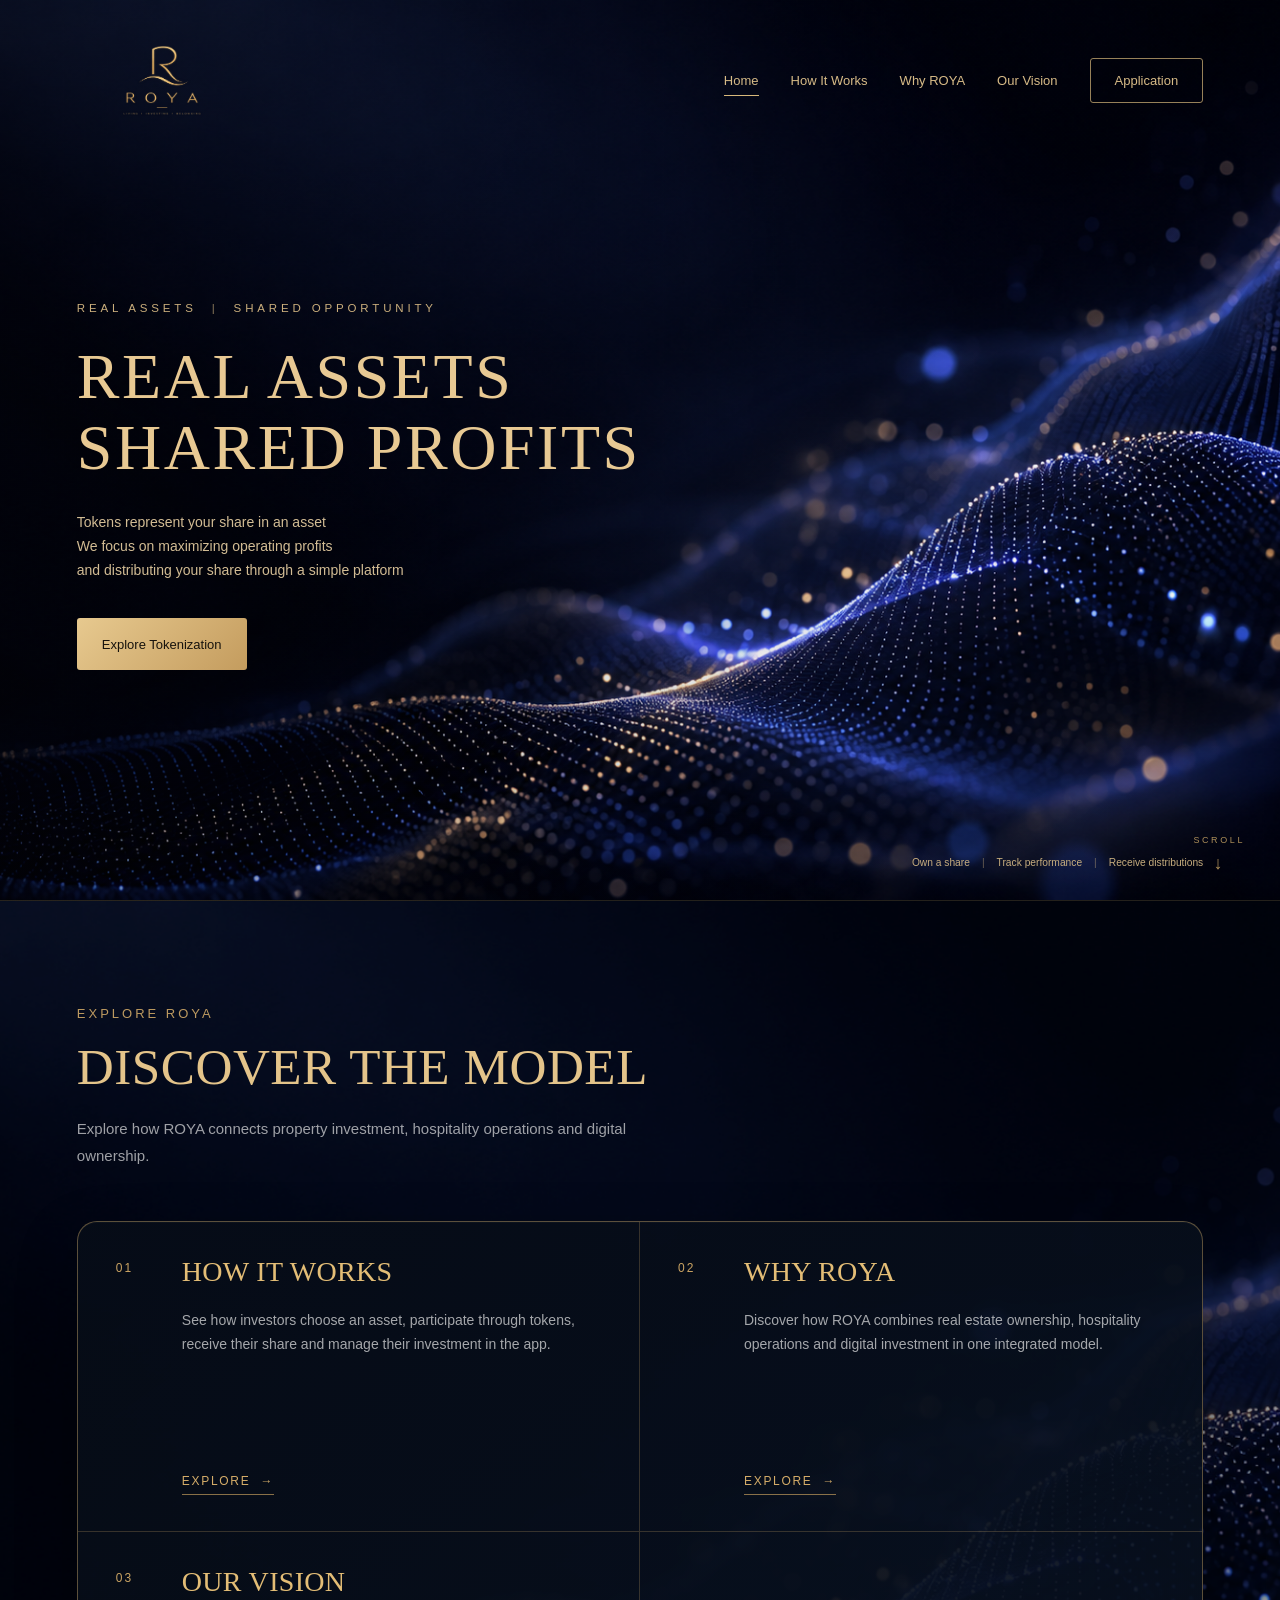
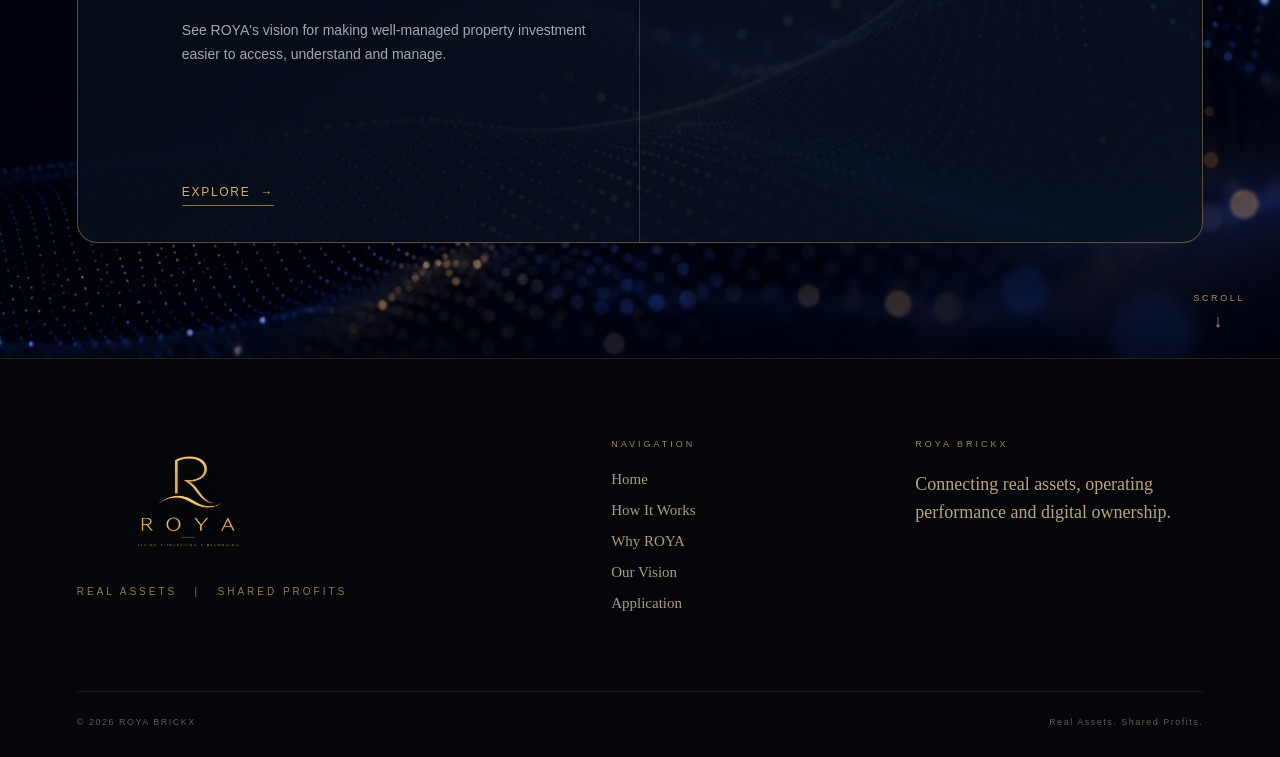
==== commit d9267867: "Update homepage text" ====
--- a/index.html
+++ b/index.html
@@ -52,9 +52,7 @@
 <a class="nav-link" href="why-roya.html">
                     Why ROYA
                 </a>
-<a class="nav-link" href="market.html">
-                    Market
-                </a>
+
 <a class="nav-link" href="vision.html">
                     Our Vision
                 </a>
@@ -89,11 +87,11 @@
                     SHARED PROFITS
                 </h1>
 <p class="hero-description">
-                    Tokens represent your share in an asset.
+                    Tokens represent your share in an asset
                     <br/>
                     We focus on maximizing operating profits
                     <br/>
-                    and distributing your share through a simple platform.
+                    and distributing your share through a simple platform
                 </p>
 <a class="hero-button" href="how-it-works.html">
                     Explore Tokenization
@@ -153,21 +151,9 @@
 </a>
 </div>
 </article>
+
 <article class="explore-roya-item">
 <span class="explore-roya-number">03</span>
-<div class="explore-roya-copy">
-<h3>MARKET OPPORTUNITY</h3>
-<p>
-                            Explore the intersection of luxury European real estate,
-                            digital ownership and premium hospitality.
-                        </p>
-<a class="explore-roya-link" href="market.html">
-                            EXPLORE <span>→</span>
-</a>
-</div>
-</article>
-<article class="explore-roya-item">
-<span class="explore-roya-number">04</span>
 <div class="explore-roya-copy">
 <h3>OUR VISION</h3>
 <p>
@@ -208,9 +194,7 @@
 <a href="why-roya.html">
                 Why ROYA
             </a>
-<a href="market.html">
-                Market
-            </a>
+
 <a href="vision.html">
                 Our Vision
             </a>
